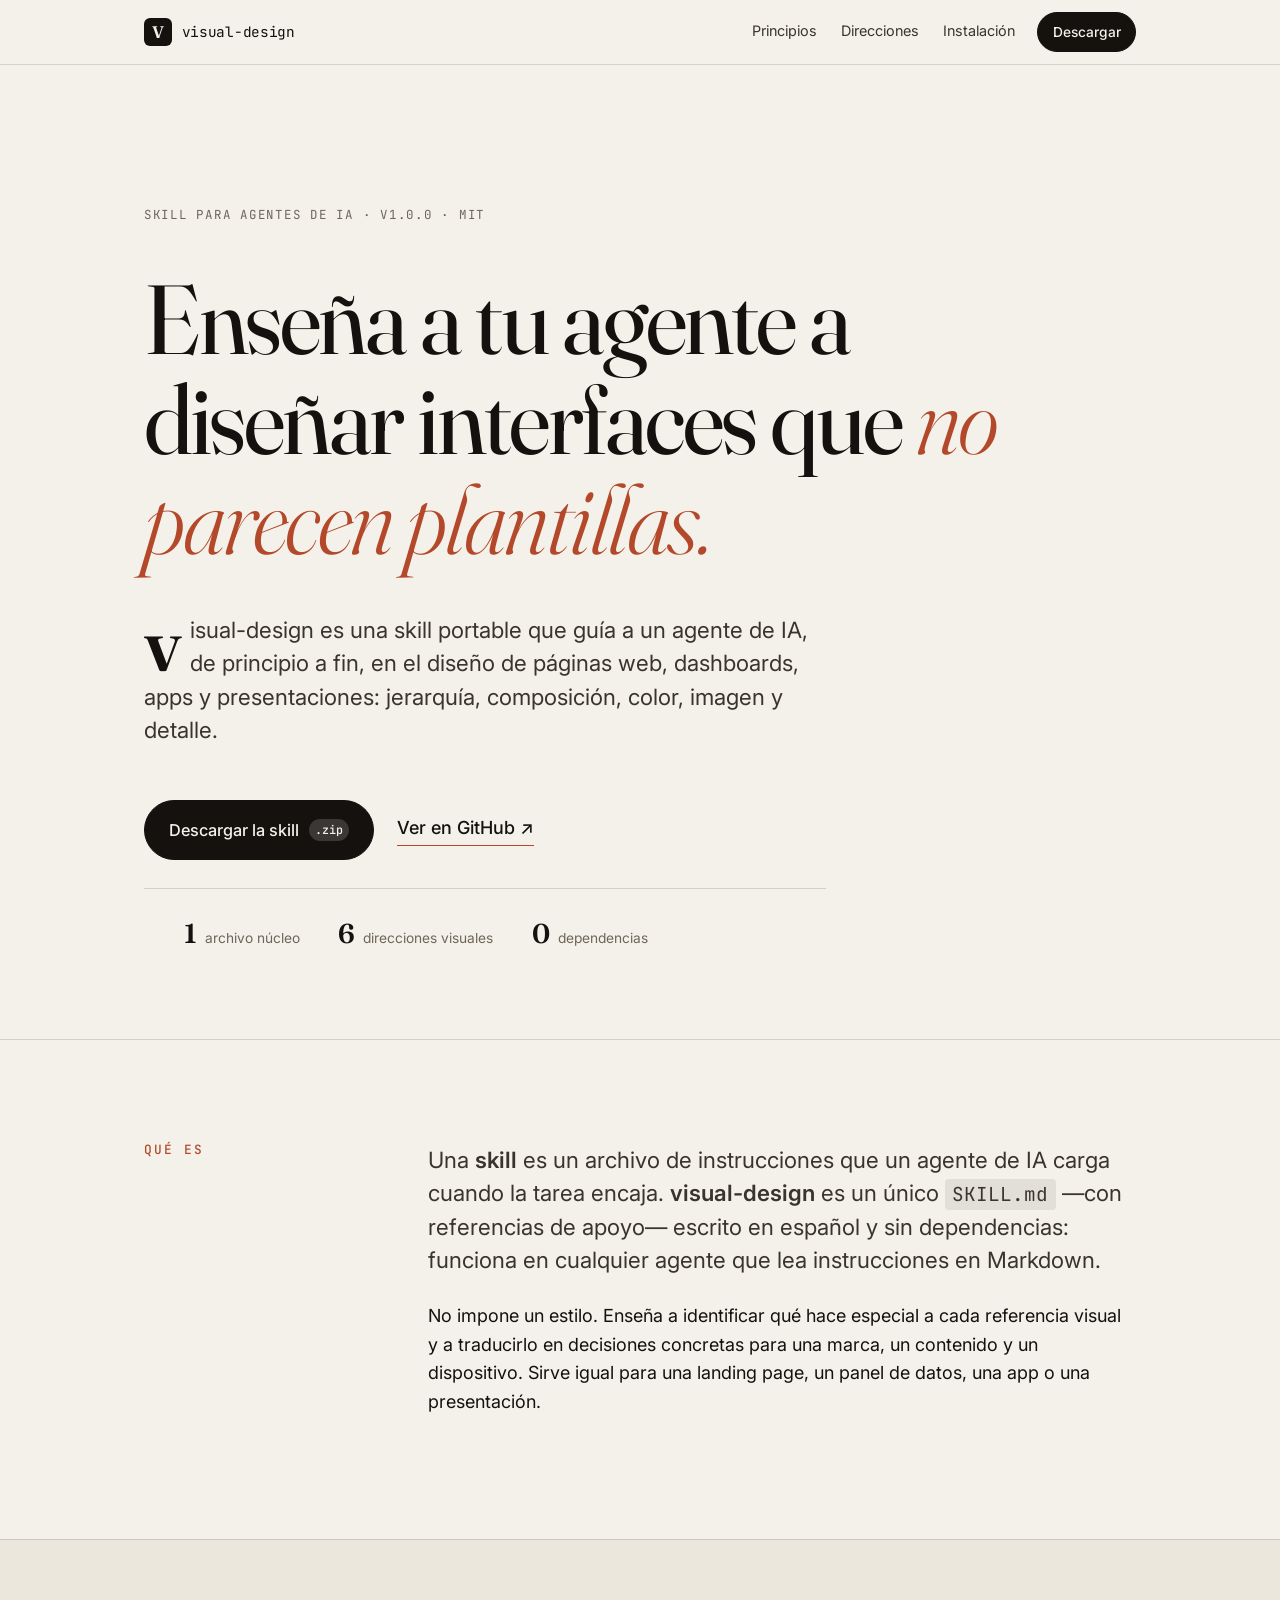
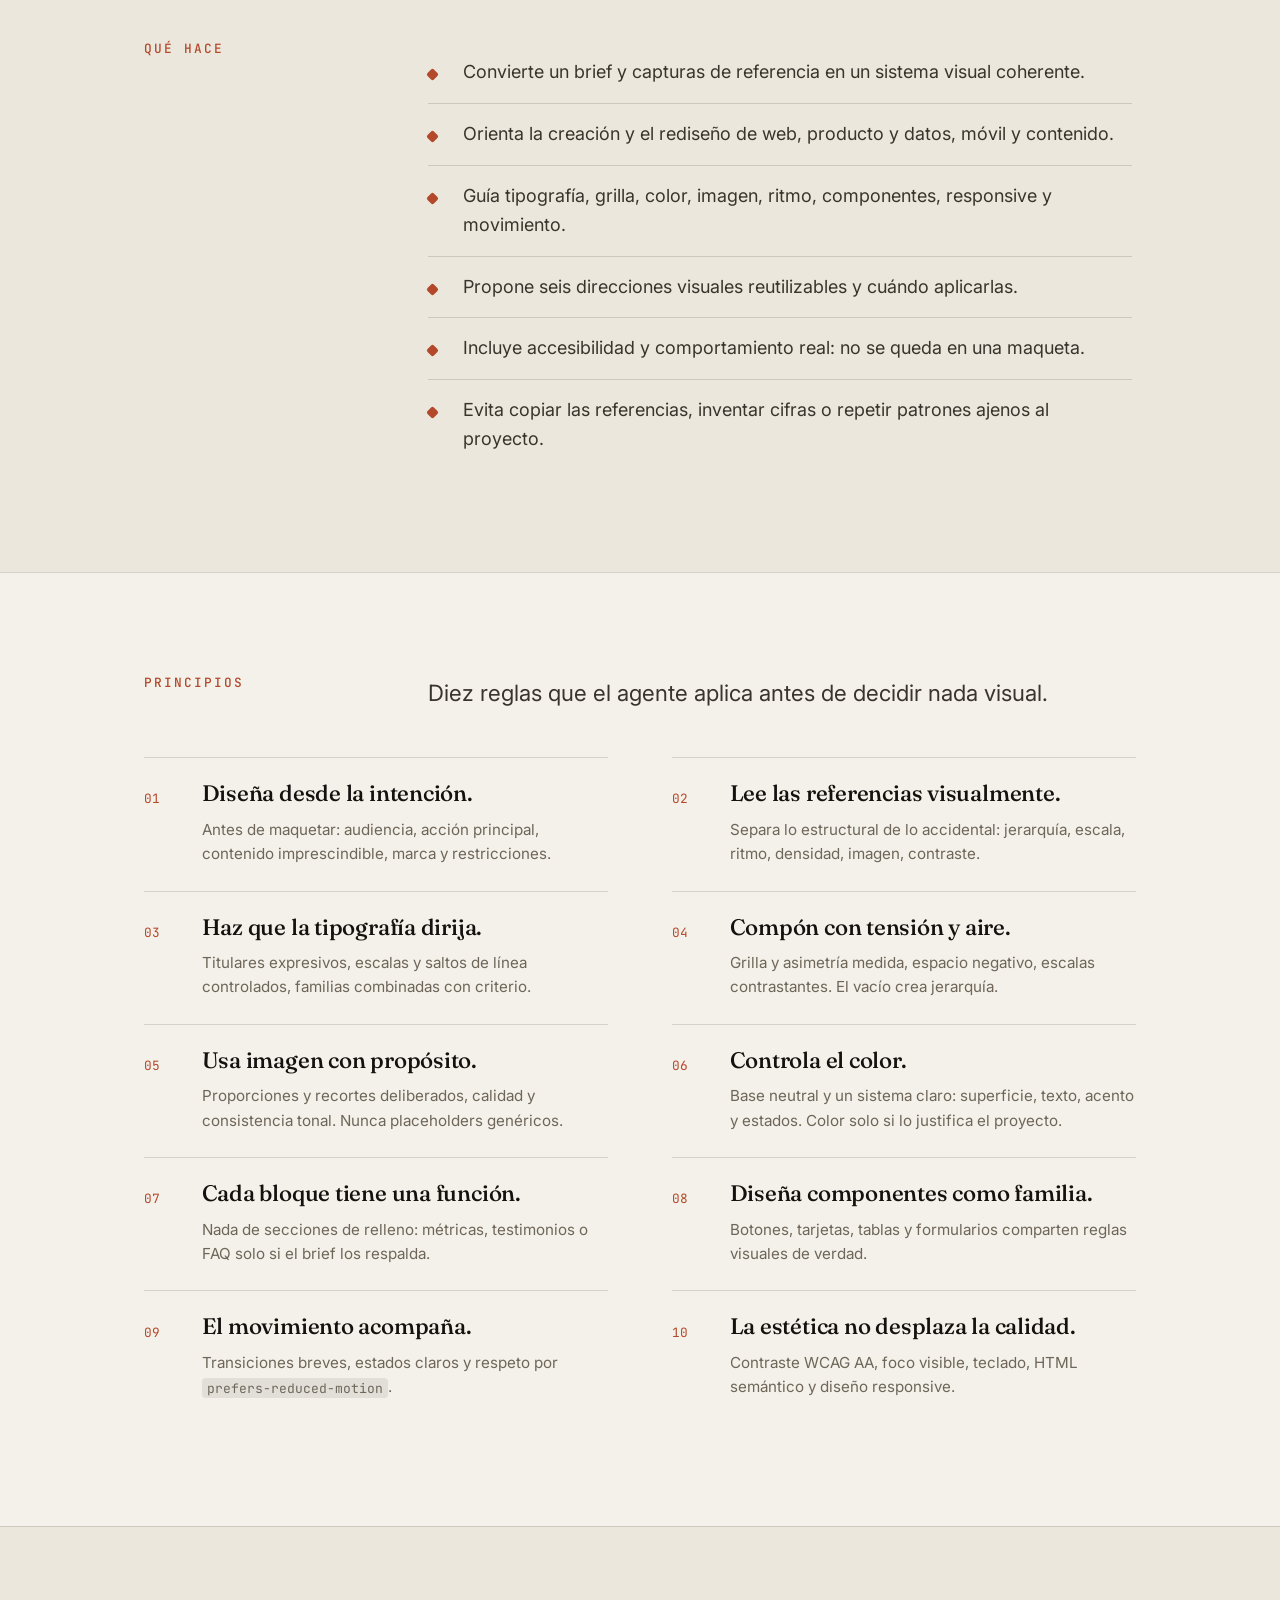
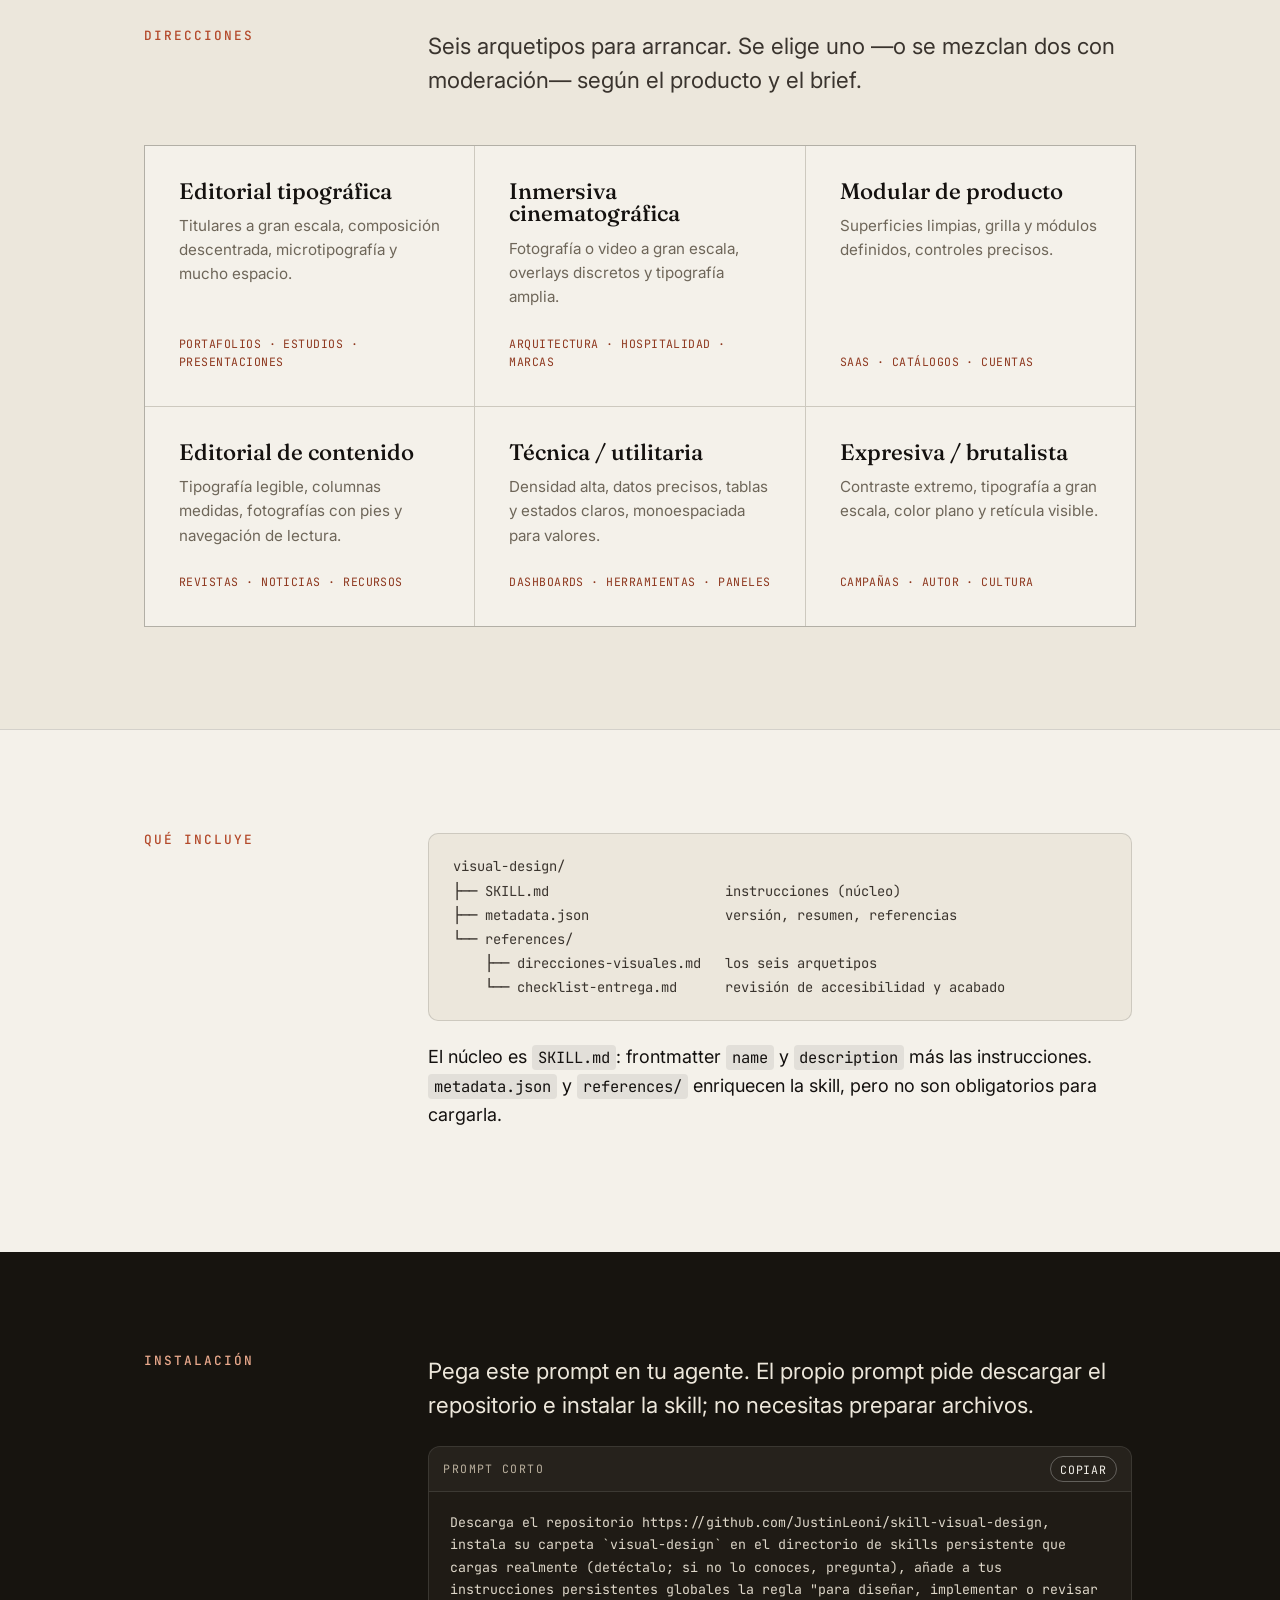
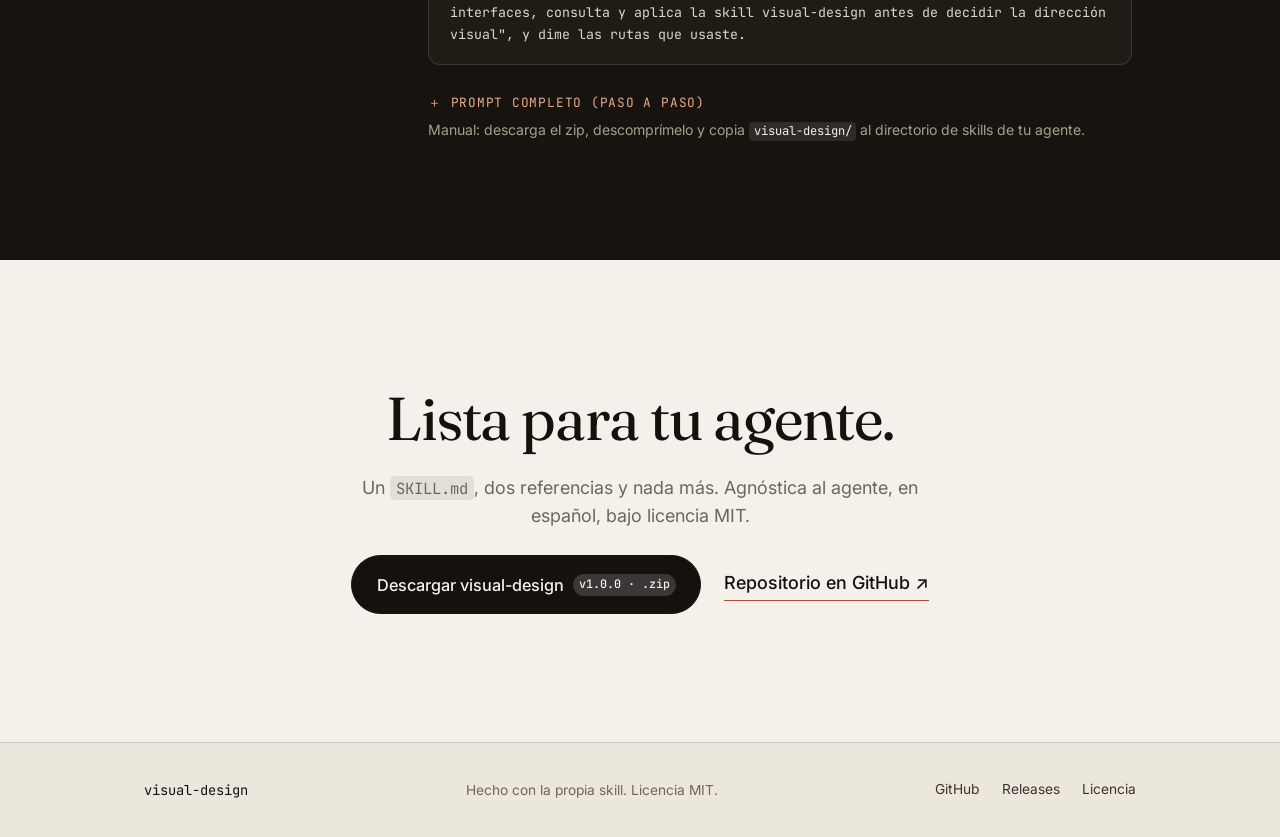
==== docs/index.html @ 164f6fe1 "Añadir landing web de la skill (docs/) y publicar en GitHub Pages" ====
<!DOCTYPE html>
<html lang="es">
<head>
<meta charset="UTF-8">
<meta name="viewport" content="width=device-width, initial-scale=1">
<title>visual-design — Skill de diseño para agentes de IA</title>
<meta name="description" content="visual-design es una skill portable que enseña a un agente de IA a diseñar interfaces con dirección: páginas web, dashboards, apps y presentaciones. Agnóstica al agente, en español, MIT.">
<meta name="theme-color" content="#F4F1EA">

<meta property="og:title" content="visual-design — Skill de diseño para agentes de IA">
<meta property="og:description" content="Una skill portable que enseña a un agente a diseñar interfaces con dirección: jerarquía, composición, color, imagen y detalle.">
<meta property="og:type" content="website">
<meta property="og:url" content="https://justinleoni.github.io/skill-visual-design/">

<link rel="icon" href="data:image/svg+xml,%3Csvg xmlns='http://www.w3.org/2000/svg' viewBox='0 0 32 32'%3E%3Crect width='32' height='32' fill='%2314110F'/%3E%3Ctext x='6' y='23' font-family='Georgia,serif' font-size='19' fill='%23F4F1EA'%3EV%3C/text%3E%3C/svg%3E">

<link rel="preconnect" href="https://fonts.googleapis.com">
<link rel="preconnect" href="https://fonts.gstatic.com" crossorigin>
<link href="https://fonts.googleapis.com/css2?family=Fraunces:ital,opsz,wght@0,9..144,300..900;1,9..144,300..900&family=Inter:wght@400;500;600&family=JetBrains+Mono:wght@400;500&display=swap" rel="stylesheet">
<link rel="stylesheet" href="styles.css">
</head>
<body>
<a class="skip" href="#main">Saltar al contenido</a>

<header class="nav" id="top">
  <div class="wrap nav__inner">
    <a class="brand" href="#top">
      <span class="brand__mark" aria-hidden="true">V</span>
      <span class="brand__name">visual&#8209;design</span>
    </a>
    <nav class="nav__links" aria-label="Secciones">
      <a href="#principios">Principios</a>
      <a href="#direcciones">Direcciones</a>
      <a href="#instalacion">Instalación</a>
    </nav>
    <a class="btn btn--sm" href="https://github.com/JustinLeoni/skill-visual-design/releases/latest/download/visual-design-v1.0.0.zip">Descargar</a>
  </div>
</header>

<main id="main">

  <!-- HERO -->
  <section class="hero">
    <div class="wrap hero__grid">
      <p class="eyebrow">Skill para agentes de IA · v1.0.0 · MIT</p>
      <h1 class="hero__title">
        Enseña a tu agente a diseñar interfaces que
        <em>no parecen plantillas.</em>
      </h1>
      <div class="hero__meta">
        <p class="hero__lede">
          <span class="lead-drop">v</span>isual-design es una skill portable que guía a un agente de IA,
          de principio a fin, en el diseño de páginas web, dashboards, apps y
          presentaciones: jerarquía, composición, color, imagen y detalle.
        </p>
        <div class="hero__actions">
          <a class="btn btn--lg" href="https://github.com/JustinLeoni/skill-visual-design/releases/latest/download/visual-design-v1.0.0.zip">
            Descargar la skill
            <span class="btn__tag">.zip</span>
          </a>
          <a class="link-arrow" href="https://github.com/JustinLeoni/skill-visual-design">Ver en GitHub <span aria-hidden="true">↗</span></a>
        </div>
        <ul class="facts">
          <li><b>1</b> archivo núcleo</li>
          <li><b>6</b> direcciones visuales</li>
          <li><b>0</b> dependencias</li>
        </ul>
      </div>
    </div>
  </section>

  <!-- QUÉ ES -->
  <section class="band" id="que-es">
    <div class="wrap band__grid">
      <h2 class="kicker">Qué es</h2>
      <div class="prose">
        <p class="lede">
          Una <strong>skill</strong> es un archivo de instrucciones que un agente de IA carga
          cuando la tarea encaja. <strong>visual-design</strong> es un único
          <code>SKILL.md</code> —con referencias de apoyo— escrito en español y sin
          dependencias: funciona en cualquier agente que lea instrucciones en Markdown.
        </p>
        <p>
          No impone un estilo. Enseña a identificar qué hace especial a cada referencia
          visual y a traducirlo en decisiones concretas para una marca, un contenido y un
          dispositivo. Sirve igual para una landing page, un panel de datos, una app o una
          presentación.
        </p>
      </div>
    </div>
  </section>

  <!-- QUÉ HACE -->
  <section class="band band--tint" id="que-hace">
    <div class="wrap band__grid">
      <h2 class="kicker">Qué hace</h2>
      <ul class="dolist">
        <li>Convierte un brief y capturas de referencia en un sistema visual coherente.</li>
        <li>Orienta la creación y el rediseño de web, producto y datos, móvil y contenido.</li>
        <li>Guía tipografía, grilla, color, imagen, ritmo, componentes, responsive y movimiento.</li>
        <li>Propone seis direcciones visuales reutilizables y cuándo aplicarlas.</li>
        <li>Incluye accesibilidad y comportamiento real: no se queda en una maqueta.</li>
        <li>Evita copiar las referencias, inventar cifras o repetir patrones ajenos al proyecto.</li>
      </ul>
    </div>
  </section>

  <!-- PRINCIPIOS -->
  <section class="band" id="principios">
    <div class="wrap">
      <div class="band__grid">
        <h2 class="kicker">Principios</h2>
        <p class="lede lede--tight">Diez reglas que el agente aplica antes de decidir nada visual.</p>
      </div>
      <ol class="numbers">
        <li><h3>Diseña desde la intención.</h3><p>Antes de maquetar: audiencia, acción principal, contenido imprescindible, marca y restricciones.</p></li>
        <li><h3>Lee las referencias visualmente.</h3><p>Separa lo estructural de lo accidental: jerarquía, escala, ritmo, densidad, imagen, contraste.</p></li>
        <li><h3>Haz que la tipografía dirija.</h3><p>Titulares expresivos, escalas y saltos de línea controlados, familias combinadas con criterio.</p></li>
        <li><h3>Compón con tensión y aire.</h3><p>Grilla y asimetría medida, espacio negativo, escalas contrastantes. El vacío crea jerarquía.</p></li>
        <li><h3>Usa imagen con propósito.</h3><p>Proporciones y recortes deliberados, calidad y consistencia tonal. Nunca placeholders genéricos.</p></li>
        <li><h3>Controla el color.</h3><p>Base neutral y un sistema claro: superficie, texto, acento y estados. Color solo si lo justifica el proyecto.</p></li>
        <li><h3>Cada bloque tiene una función.</h3><p>Nada de secciones de relleno: métricas, testimonios o FAQ solo si el brief los respalda.</p></li>
        <li><h3>Diseña componentes como familia.</h3><p>Botones, tarjetas, tablas y formularios comparten reglas visuales de verdad.</p></li>
        <li><h3>El movimiento acompaña.</h3><p>Transiciones breves, estados claros y respeto por <code>prefers-reduced-motion</code>.</p></li>
        <li><h3>La estética no desplaza la calidad.</h3><p>Contraste WCAG AA, foco visible, teclado, HTML semántico y diseño responsive.</p></li>
      </ol>
    </div>
  </section>

  <!-- DIRECCIONES -->
  <section class="band band--tint" id="direcciones">
    <div class="wrap">
      <div class="band__grid">
        <h2 class="kicker">Direcciones</h2>
        <p class="lede lede--tight">Seis arquetipos para arrancar. Se elige uno —o se mezclan dos con moderación— según el producto y el brief.</p>
      </div>
      <div class="dirs">
        <article class="dir"><h3>Editorial tipográfica</h3><p>Titulares a gran escala, composición descentrada, microtipografía y mucho espacio.</p><span class="dir__fit">Portafolios · estudios · presentaciones</span></article>
        <article class="dir"><h3>Inmersiva cinematográfica</h3><p>Fotografía o video a gran escala, overlays discretos y tipografía amplia.</p><span class="dir__fit">Arquitectura · hospitalidad · marcas</span></article>
        <article class="dir"><h3>Modular de producto</h3><p>Superficies limpias, grilla y módulos definidos, controles precisos.</p><span class="dir__fit">SaaS · catálogos · cuentas</span></article>
        <article class="dir"><h3>Editorial de contenido</h3><p>Tipografía legible, columnas medidas, fotografías con pies y navegación de lectura.</p><span class="dir__fit">Revistas · noticias · recursos</span></article>
        <article class="dir"><h3>Técnica / utilitaria</h3><p>Densidad alta, datos precisos, tablas y estados claros, monoespaciada para valores.</p><span class="dir__fit">Dashboards · herramientas · paneles</span></article>
        <article class="dir"><h3>Expresiva / brutalista</h3><p>Contraste extremo, tipografía a gran escala, color plano y retícula visible.</p><span class="dir__fit">Campañas · autor · cultura</span></article>
      </div>
    </div>
  </section>

  <!-- QUÉ INCLUYE -->
  <section class="band" id="incluye">
    <div class="wrap band__grid">
      <h2 class="kicker">Qué incluye</h2>
      <div class="prose">
        <pre class="tree" aria-label="Estructura de archivos">visual-design/
├── SKILL.md                      instrucciones (núcleo)
├── metadata.json                 versión, resumen, referencias
└── references/
    ├── direcciones-visuales.md   los seis arquetipos
    └── checklist-entrega.md      revisión de accesibilidad y acabado</pre>
        <p>
          El núcleo es <code>SKILL.md</code>: frontmatter <code>name</code> y
          <code>description</code> más las instrucciones. <code>metadata.json</code> y
          <code>references/</code> enriquecen la skill, pero no son obligatorios para
          cargarla.
        </p>
      </div>
    </div>
  </section>

  <!-- INSTALACIÓN -->
  <section class="band band--dark" id="instalacion">
    <div class="wrap band__grid">
      <h2 class="kicker kicker--light">Instalación</h2>
      <div class="prose prose--light">
        <p class="lede">
          Pega este prompt en tu agente. El propio prompt pide descargar el repositorio
          e instalar la skill; no necesitas preparar archivos.
        </p>

        <div class="code">
          <div class="code__bar">
            <span class="code__label">prompt corto</span>
            <button class="copy" type="button" data-copy="#p-short">Copiar</button>
          </div>
          <pre id="p-short">Descarga el repositorio https://github.com/JustinLeoni/skill-visual-design, instala su carpeta `visual-design` en el directorio de skills persistente que cargas realmente (detéctalo; si no lo conoces, pregunta), añade a tus instrucciones persistentes globales la regla "para diseñar, implementar o revisar interfaces, consulta y aplica la skill visual-design antes de decidir la dirección visual", y dime las rutas que usaste.</pre>
        </div>

        <details class="more">
          <summary>Prompt completo (paso a paso)</summary>
          <div class="code">
            <div class="code__bar">
              <span class="code__label">prompt detallado</span>
              <button class="copy" type="button" data-copy="#p-long">Copiar</button>
            </div>
            <pre id="p-long">Instala y configura en este entorno la skill `visual-design`, que vive en este repositorio público de GitHub:
https://github.com/JustinLeoni/skill-visual-design

1. Accede al repositorio y descárgalo por tu cuenta: usa `git clone` a un directorio temporal. Si no tienes git o acceso a la red, descarga el zip del release más reciente y descomprímelo. Si tampoco puedes acceder a la red, pide al usuario el enlace o los archivos.
2. Dentro de lo descargado, localiza la carpeta `visual-design/` (SKILL.md, metadata.json, references/). Léela entera.
3. Copia esa carpeta completa al directorio persistente de skills que este agente carga realmente. Detecta la ruta correcta en lugar de asumirla. Si no puedes determinarla con certeza, pregunta antes de escribir.
4. Verifica que la copia contiene SKILL.md y la carpeta references/.
5. Añade a tus instrucciones persistentes globales la regla: "Para diseñar, implementar o revisar interfaces, consulta y aplica la skill visual-design antes de decidir la dirección visual."
6. No reemplaces instrucciones existentes; añade la regla sin borrar contenido.
7. Elimina el clon o la descarga temporal al terminar.
8. Indica qué rutas usaste y cómo se activará la skill en futuras sesiones.</pre>
          </div>
        </details>

        <p class="fineprint">
          Manual: descarga el zip, descomprímelo y copia <code>visual-design/</code> al
          directorio de skills de tu agente.
        </p>
      </div>
    </div>
  </section>

  <!-- DESCARGA -->
  <section class="cta" id="descarga">
    <div class="wrap cta__inner">
      <h2 class="cta__title">Lista para tu agente.</h2>
      <p class="cta__sub">Un <code>SKILL.md</code>, dos referencias y nada más. Agnóstica al agente, en español, bajo licencia MIT.</p>
      <div class="hero__actions hero__actions--center">
        <a class="btn btn--lg" href="https://github.com/JustinLeoni/skill-visual-design/releases/latest/download/visual-design-v1.0.0.zip">
          Descargar visual-design
          <span class="btn__tag">v1.0.0 · .zip</span>
        </a>
        <a class="link-arrow" href="https://github.com/JustinLeoni/skill-visual-design">Repositorio en GitHub <span aria-hidden="true">↗</span></a>
      </div>
    </div>
  </section>

</main>

<footer class="foot">
  <div class="wrap foot__inner">
    <span class="foot__brand">visual&#8209;design</span>
    <span class="foot__note">Hecho con la propia skill. Licencia MIT.</span>
    <span class="foot__links">
      <a href="https://github.com/JustinLeoni/skill-visual-design">GitHub</a>
      <a href="https://github.com/JustinLeoni/skill-visual-design/releases">Releases</a>
      <a href="https://github.com/JustinLeoni/skill-visual-design/blob/main/LICENSE">Licencia</a>
    </span>
  </div>
</footer>

<script src="app.js" defer></script>
</body>
</html>
---- docs/styles.css ----
/* ============================================================
   visual-design — landing
   Dirección: editorial tipográfica (+ toque técnico)
   Base neutra cálida · un solo acento · mucho aire
   ============================================================ */

:root{
  --paper:      #F4F1EA;
  --paper-2:    #ECE7DC;
  --paper-3:    #E3DCCD;
  --ink:        #14110F;
  --ink-soft:   #3A342E;
  --muted:      #6E6659;
  --line:       rgba(20,17,15,.14);
  --line-2:     rgba(20,17,15,.08);
  --accent:     #B3492A;
  --accent-dk:  #8E381F;
  --dark:       #17140F;
  --dark-2:     #1F1B15;
  --cream:      #F4F1EA;

  --font-display: "Fraunces", "Iowan Old Style", Georgia, serif;
  --font-sans:    "Inter", -apple-system, BlinkMacSystemFont, "Segoe UI", system-ui, sans-serif;
  --font-mono:    "JetBrains Mono", ui-monospace, "SF Mono", Menlo, monospace;

  --maxw: 1120px;
  --gut: clamp(20px, 5vw, 64px);

  --step-0: clamp(1rem, .95rem + .3vw, 1.125rem);
  --step-1: clamp(1.15rem, 1.05rem + .5vw, 1.4rem);
  --step-2: clamp(1.5rem, 1.3rem + 1vw, 2.1rem);
  --step-3: clamp(2.2rem, 1.7rem + 2.6vw, 4rem);
  --step-h: clamp(2.7rem, 1.8rem + 5.4vw, 7rem);
}

*,*::before,*::after{ box-sizing:border-box; }

html{ scroll-behavior:smooth; -webkit-text-size-adjust:100%; }

body{
  margin:0;
  background:var(--paper);
  color:var(--ink);
  font-family:var(--font-sans);
  font-size:var(--step-0);
  line-height:1.6;
  -webkit-font-smoothing:antialiased;
  text-rendering:optimizeLegibility;
}

h1,h2,h3{ font-family:var(--font-display); font-weight:500; line-height:1.02; margin:0; }
p{ margin:0 0 1.1em; }
a{ color:inherit; }

code{
  font-family:var(--font-mono);
  font-size:.86em;
  background:var(--line-2);
  padding:.12em .38em;
  border-radius:4px;
}

.wrap{ width:100%; max-width:var(--maxw); margin-inline:auto; padding-inline:var(--gut); }

.skip{
  position:absolute; left:-999px; top:0;
  background:var(--ink); color:var(--cream);
  padding:.6em 1em; z-index:100;
}
.skip:focus{ left:12px; top:12px; }

:focus-visible{ outline:2.5px solid var(--accent); outline-offset:3px; border-radius:2px; }

/* ---------- nav ---------- */
.nav{
  position:sticky; top:0; z-index:50;
  background:color-mix(in srgb, var(--paper) 86%, transparent);
  backdrop-filter:saturate(1.4) blur(10px);
  border-bottom:1px solid var(--line);
}
.nav__inner{ display:flex; align-items:center; gap:1.4rem; height:64px; }
.brand{ display:flex; align-items:center; gap:.6rem; text-decoration:none; margin-right:auto; }
.brand__mark{
  display:grid; place-items:center;
  width:28px; height:28px; border-radius:6px;
  background:var(--ink); color:var(--cream);
  font-family:var(--font-display); font-size:1.05rem; font-weight:600;
}
.brand__name{ font-family:var(--font-mono); font-size:.9rem; letter-spacing:-.02em; }
.nav__links{ display:flex; gap:1.5rem; }
.nav__links a{
  font-size:.9rem; text-decoration:none; color:var(--ink-soft);
  border-bottom:1px solid transparent; padding-bottom:2px;
  transition:border-color .2s ease, color .2s ease;
}
.nav__links a:hover{ color:var(--ink); border-color:var(--accent); }
@media (max-width:640px){ .nav__links{ display:none; } }

/* ---------- buttons ---------- */
.btn{
  display:inline-flex; align-items:center; gap:.6rem;
  background:var(--ink); color:var(--cream);
  text-decoration:none; font-weight:500;
  padding:.78em 1.3em; border-radius:999px;
  border:1px solid var(--ink);
  transition:background .2s ease, transform .2s ease, border-color .2s ease;
  white-space:nowrap;
}
.btn:hover{ background:var(--accent); border-color:var(--accent); transform:translateY(-1px); }
.btn:active{ transform:translateY(0); }
.btn--sm{ font-size:.86rem; padding:.55em 1.05em; }
.btn--lg{ font-size:1.02rem; padding:.95em 1.5em; }
.btn__tag{
  font-family:var(--font-mono); font-size:.72em;
  background:rgba(255,255,255,.16); padding:.15em .5em; border-radius:999px;
}
.link-arrow{
  text-decoration:none; font-weight:500; color:var(--ink);
  border-bottom:1.5px solid var(--accent); padding-bottom:2px;
  transition:color .2s ease;
}
.link-arrow:hover{ color:var(--accent-dk); }

/* ---------- hero ---------- */
.hero{ padding:clamp(64px,11vw,140px) 0 clamp(48px,7vw,84px); }
.hero__grid{ display:grid; gap:clamp(28px,4vw,44px); }
.eyebrow{
  font-family:var(--font-mono); font-size:.78rem; letter-spacing:.14em;
  text-transform:uppercase; color:var(--muted); margin:0;
}
.hero__title{ font-size:var(--step-h); font-weight:400; letter-spacing:-.025em; max-width:15ch; }
.hero__title em{ font-style:italic; font-weight:300; color:var(--accent); }
.hero__meta{ display:grid; gap:1.8rem; max-width:62ch; }
.hero__lede{
  font-size:var(--step-1); line-height:1.5; color:var(--ink-soft); max-width:56ch;
}
.lead-drop{
  float:left; font-family:var(--font-display); font-weight:600;
  font-size:3.4em; line-height:.72; padding:.06em .12em 0 0; color:var(--ink);
}
.hero__actions{ display:flex; flex-wrap:wrap; gap:1.4rem; align-items:center; }
.hero__actions--center{ justify-content:center; }
.facts{
  list-style:none; display:flex; flex-wrap:wrap; gap:2.4rem;
  margin:0; padding-top:1.4rem; border-top:1px solid var(--line);
}
.facts li{ font-size:.86rem; color:var(--muted); display:flex; align-items:baseline; gap:.5rem; }
.facts b{ font-family:var(--font-display); font-size:1.7rem; color:var(--ink); font-weight:600; }

/* ---------- bands ---------- */
.band{ padding:clamp(56px,8vw,108px) 0; border-top:1px solid var(--line); }
.band--tint{ background:var(--paper-2); }
.band__grid{
  display:grid; grid-template-columns:minmax(0,220px) minmax(0,1fr);
  gap:clamp(24px,5vw,72px); align-items:start;
}
@media (max-width:760px){ .band__grid{ grid-template-columns:1fr; gap:1.4rem; } }

.kicker{
  font-family:var(--font-mono); font-size:.8rem; font-weight:500;
  letter-spacing:.16em; text-transform:uppercase; color:var(--accent);
  position:sticky; top:88px;
}
@media (max-width:760px){ .kicker{ position:static; } }
.kicker--light{ color:#E9A98C; }

.lede{ font-size:var(--step-1); line-height:1.5; color:var(--ink-soft); }
.lede--tight{ margin:0; }
.prose{ max-width:64ch; }
.prose strong{ font-weight:600; }
.prose--light{ color:#D8D1C4; }
.prose--light code{ background:rgba(255,255,255,.1); color:var(--cream); }

/* ---------- do list ---------- */
.dolist{ list-style:none; margin:0; padding:0; max-width:64ch; }
.dolist li{
  padding:1rem 0 1rem 2.2rem; border-bottom:1px solid var(--line);
  position:relative; color:var(--ink-soft);
}
.dolist li::before{
  content:""; position:absolute; left:0; top:1.55em;
  width:9px; height:9px; background:var(--accent); border-radius:2px;
  transform:rotate(45deg);
}
.dolist li:last-child{ border-bottom:0; }

/* ---------- principles ---------- */
.numbers{
  list-style:none; counter-reset:n; margin:clamp(28px,4vw,48px) 0 0; padding:0;
  display:grid; grid-template-columns:1fr 1fr; gap:0 clamp(28px,5vw,64px);
}
.numbers li{
  counter-increment:n; padding:1.5rem 0; border-top:1px solid var(--line);
  display:grid; grid-template-columns:2.6rem 1fr; gap:0 1rem;
}
.numbers li::before{
  content:counter(n,decimal-leading-zero);
  font-family:var(--font-mono); font-size:.8rem; color:var(--accent);
  padding-top:.45rem;
}
.numbers h3{ font-size:var(--step-1); font-weight:500; letter-spacing:-.01em; grid-column:2; }
.numbers p{ margin:.5rem 0 0; font-size:.95rem; color:var(--muted); grid-column:2; }
@media (max-width:760px){ .numbers{ grid-template-columns:1fr; } }

/* ---------- directions ---------- */
.dirs{
  display:grid; grid-template-columns:repeat(3,1fr);
  gap:1px; background:var(--line); border:1px solid var(--line);
  margin-top:clamp(28px,4vw,48px);
}
.dir{
  background:var(--paper); padding:clamp(22px,3vw,34px);
  display:flex; flex-direction:column; gap:.7rem;
  transition:background .25s ease;
}
.dir:hover{ background:var(--paper-3); }
.dir h3{ font-size:var(--step-1); font-weight:500; }
.dir p{ margin:0; font-size:.95rem; color:var(--muted); }
.dir__fit{
  margin-top:auto; padding-top:.9rem;
  font-family:var(--font-mono); font-size:.72rem; letter-spacing:.04em;
  color:var(--accent-dk); text-transform:uppercase;
}
@media (max-width:900px){ .dirs{ grid-template-columns:1fr 1fr; } }
@media (max-width:620px){ .dirs{ grid-template-columns:1fr; } }

/* ---------- tree ---------- */
.tree{
  font-family:var(--font-mono); font-size:.86rem; line-height:1.75;
  background:var(--paper-2); border:1px solid var(--line); border-radius:10px;
  padding:1.3rem 1.5rem; overflow-x:auto; color:var(--ink-soft); margin:0 0 1.4rem;
}

/* ---------- dark / instalación ---------- */
.band--dark{ background:var(--dark); color:var(--cream); border-top:0; }
.band--dark .lede{ color:#EDE7DB; }
.band--dark code{ background:rgba(255,255,255,.1); color:var(--cream); }

.code{ background:var(--dark-2); border:1px solid rgba(255,255,255,.12); border-radius:12px; overflow:hidden; margin:1.3rem 0; }
.code__bar{
  display:flex; align-items:center; justify-content:space-between;
  padding:.6rem .9rem; border-bottom:1px solid rgba(255,255,255,.1);
  background:rgba(255,255,255,.03);
}
.code__label{ font-family:var(--font-mono); font-size:.72rem; letter-spacing:.12em; text-transform:uppercase; color:#B9AF9D; }
.copy{
  font-family:var(--font-mono); font-size:.72rem; letter-spacing:.06em; text-transform:uppercase;
  background:transparent; color:var(--cream); border:1px solid rgba(255,255,255,.28);
  padding:.35em .8em; border-radius:999px; cursor:pointer;
  transition:background .2s ease, color .2s ease, border-color .2s ease;
}
.copy:hover{ background:var(--accent); border-color:var(--accent); }
.copy.is-done{ background:var(--accent); border-color:var(--accent); }
.code pre{
  margin:0; padding:1.15rem 1.3rem; overflow-x:auto;
  font-family:var(--font-mono); font-size:.83rem; line-height:1.7; color:#DED7C9;
  white-space:pre-wrap; word-break:break-word;
}
.more{ margin-top:1rem; }
.more summary{
  cursor:pointer; font-family:var(--font-mono); font-size:.8rem;
  letter-spacing:.06em; text-transform:uppercase; color:#E9A98C;
  padding:.4rem 0; list-style:none;
}
.more summary::-webkit-details-marker{ display:none; }
.more summary::before{ content:"＋ "; }
.more[open] summary::before{ content:"－ "; }
.fineprint{ font-size:.88rem; color:#A79E8D; }

/* ---------- CTA ---------- */
.cta{ padding:clamp(72px,10vw,132px) 0; text-align:center; }
.cta__inner{ display:grid; gap:1.5rem; justify-items:center; }
.cta__title{ font-size:var(--step-3); font-weight:400; letter-spacing:-.02em; }
.cta__sub{ max-width:52ch; color:var(--muted); margin:0; }

/* ---------- footer ---------- */
.foot{ border-top:1px solid var(--line); padding:2.2rem 0; background:var(--paper-2); }
.foot__inner{ display:flex; flex-wrap:wrap; gap:1rem 2rem; align-items:center; justify-content:space-between; }
.foot__brand{ font-family:var(--font-mono); font-size:.86rem; }
.foot__note{ font-size:.86rem; color:var(--muted); }
.foot__links{ display:flex; gap:1.4rem; }
.foot__links a{ font-size:.86rem; text-decoration:none; color:var(--ink-soft); border-bottom:1px solid transparent; }
.foot__links a:hover{ border-color:var(--accent); color:var(--ink); }

/* ---------- motion ---------- */
.reveal{ opacity:0; transform:translateY(14px); transition:opacity .7s ease, transform .7s ease; }
.reveal.is-in{ opacity:1; transform:none; }

@media (prefers-reduced-motion:reduce){
  html{ scroll-behavior:auto; }
  *{ animation-duration:.001ms !important; transition-duration:.001ms !important; }
  .reveal{ opacity:1; transform:none; }
}
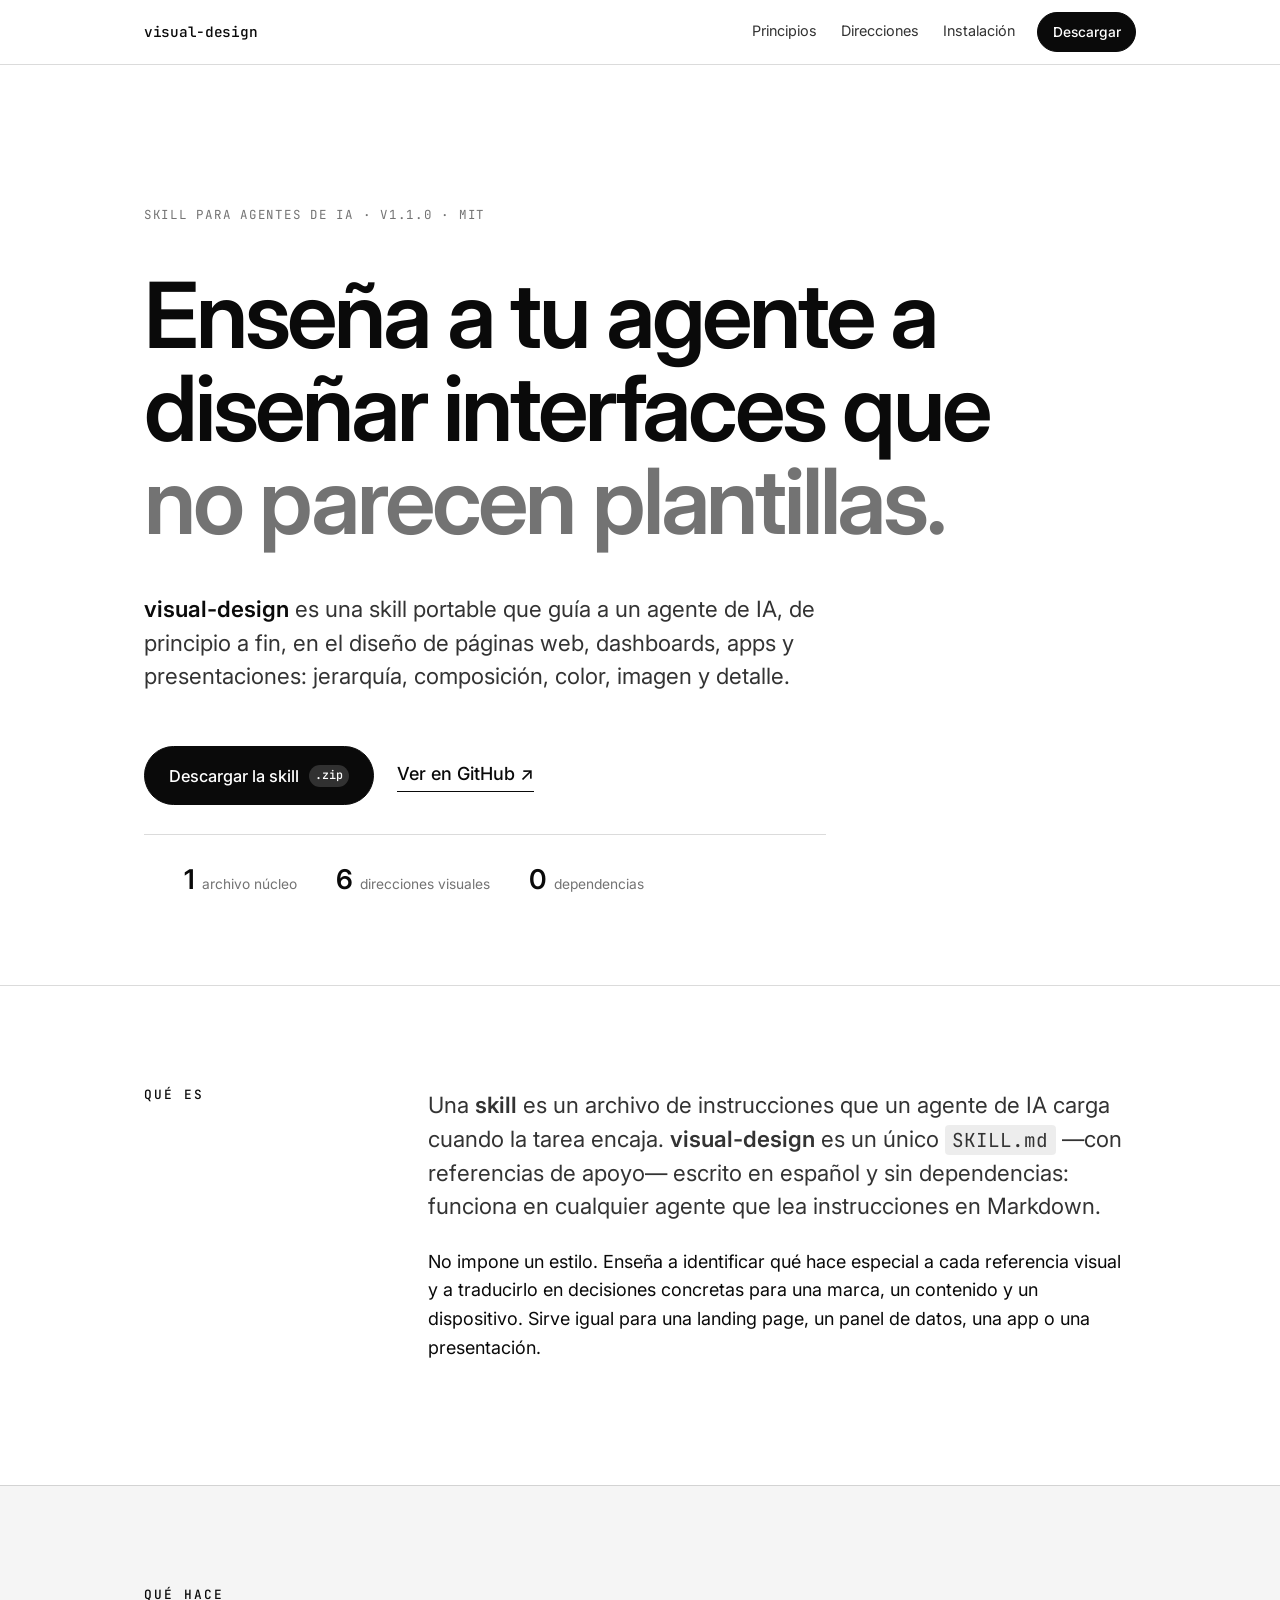
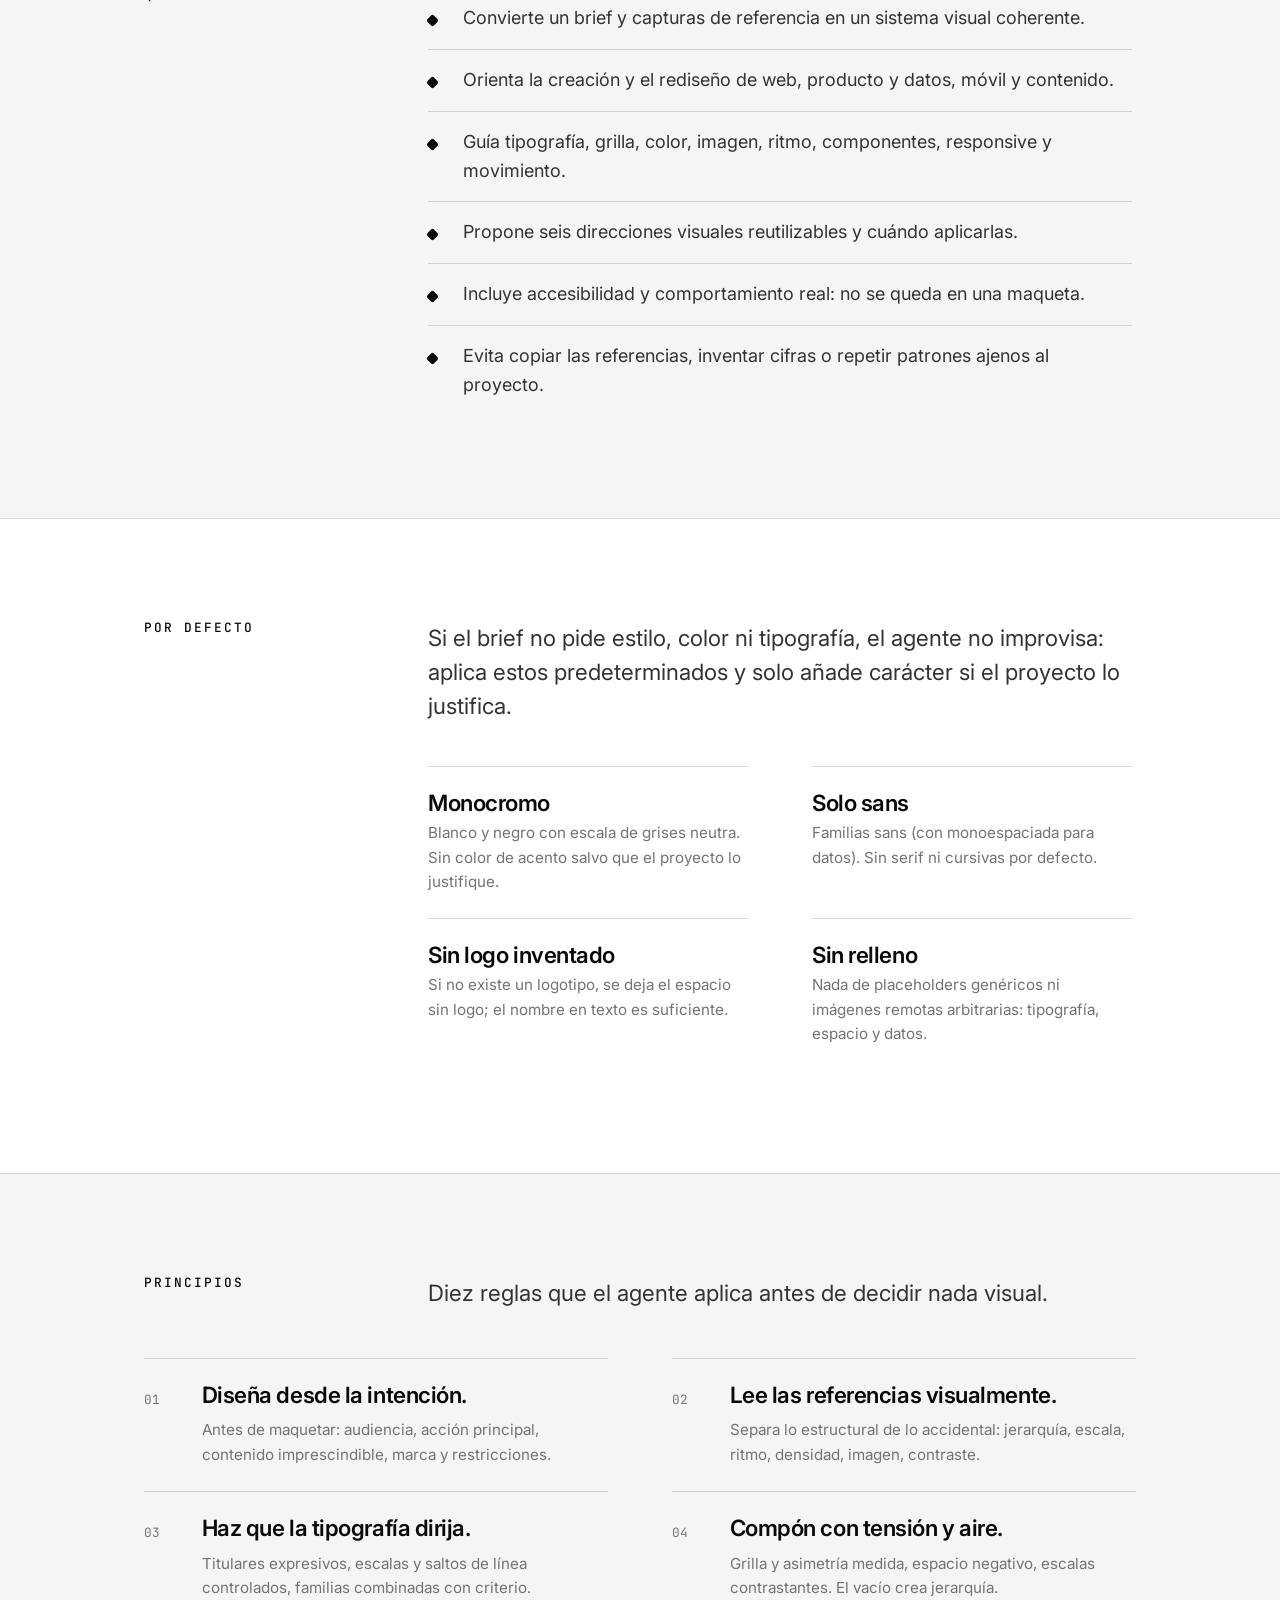
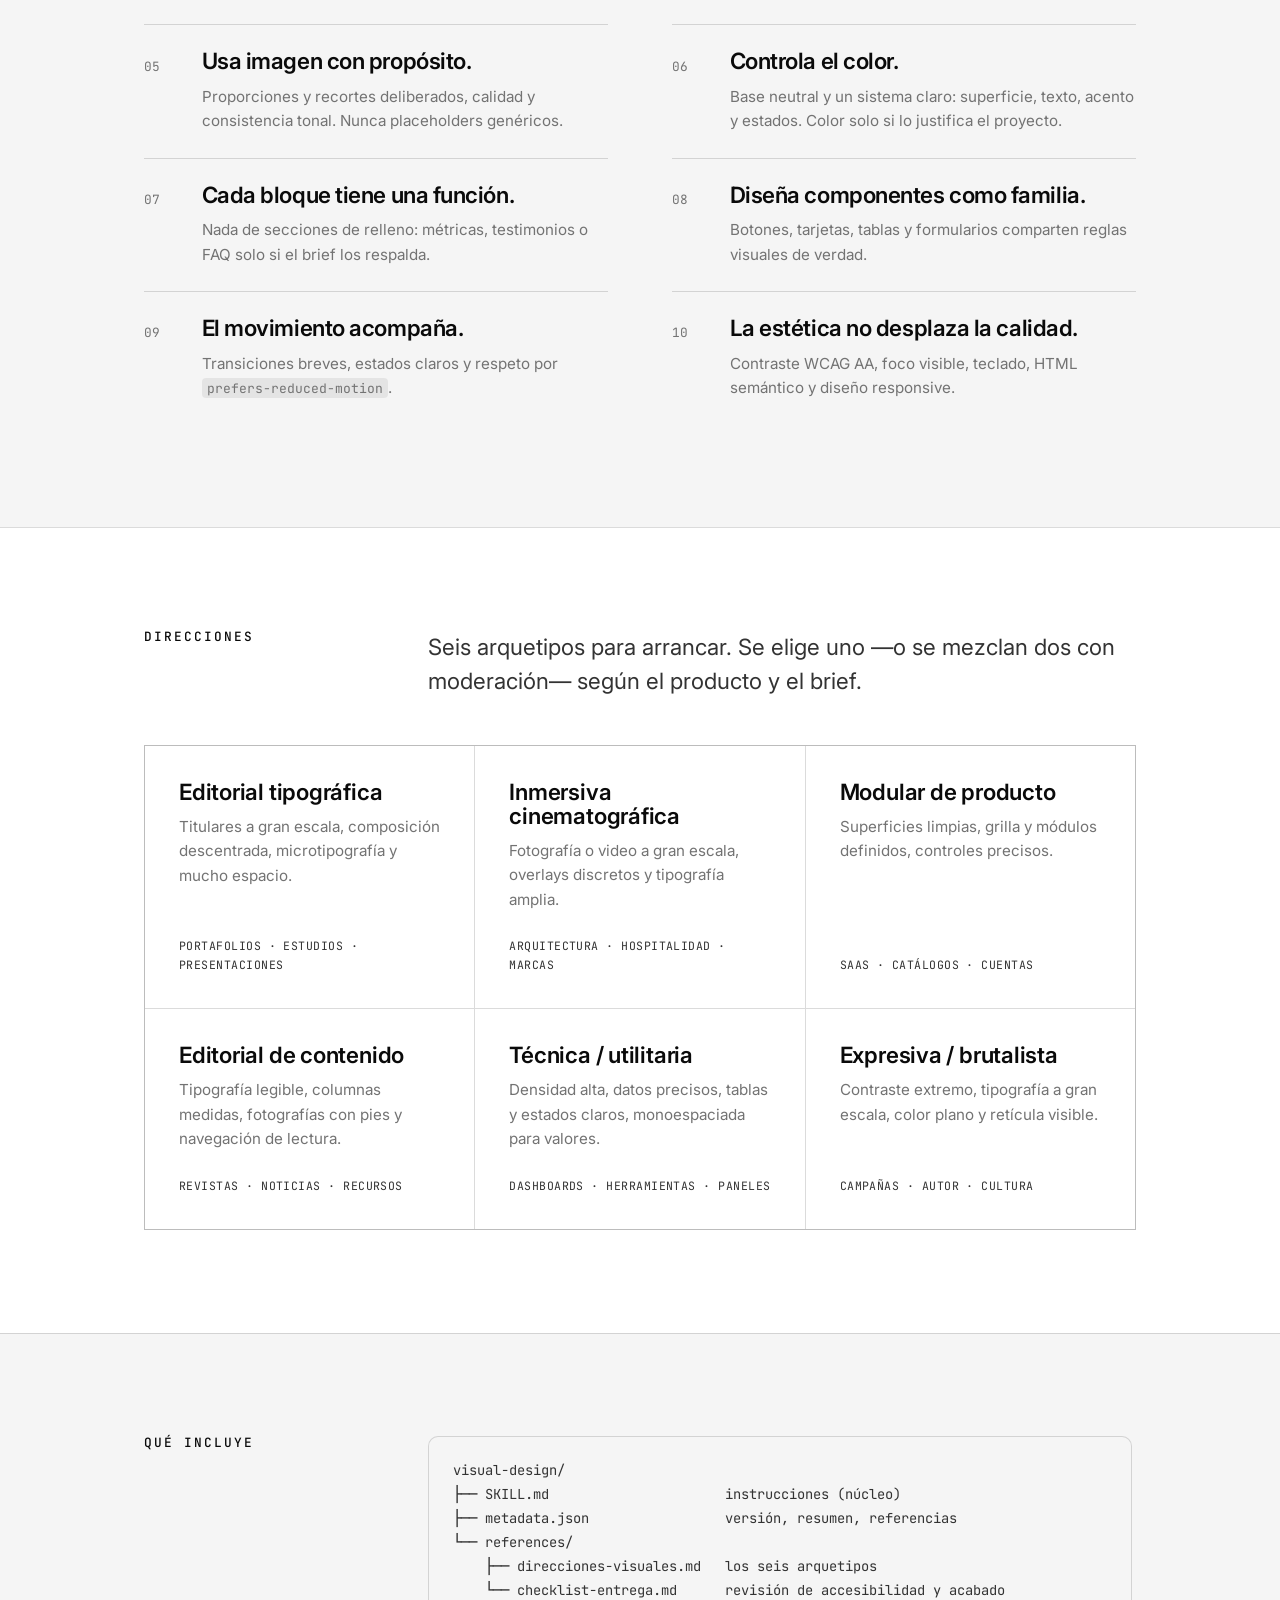
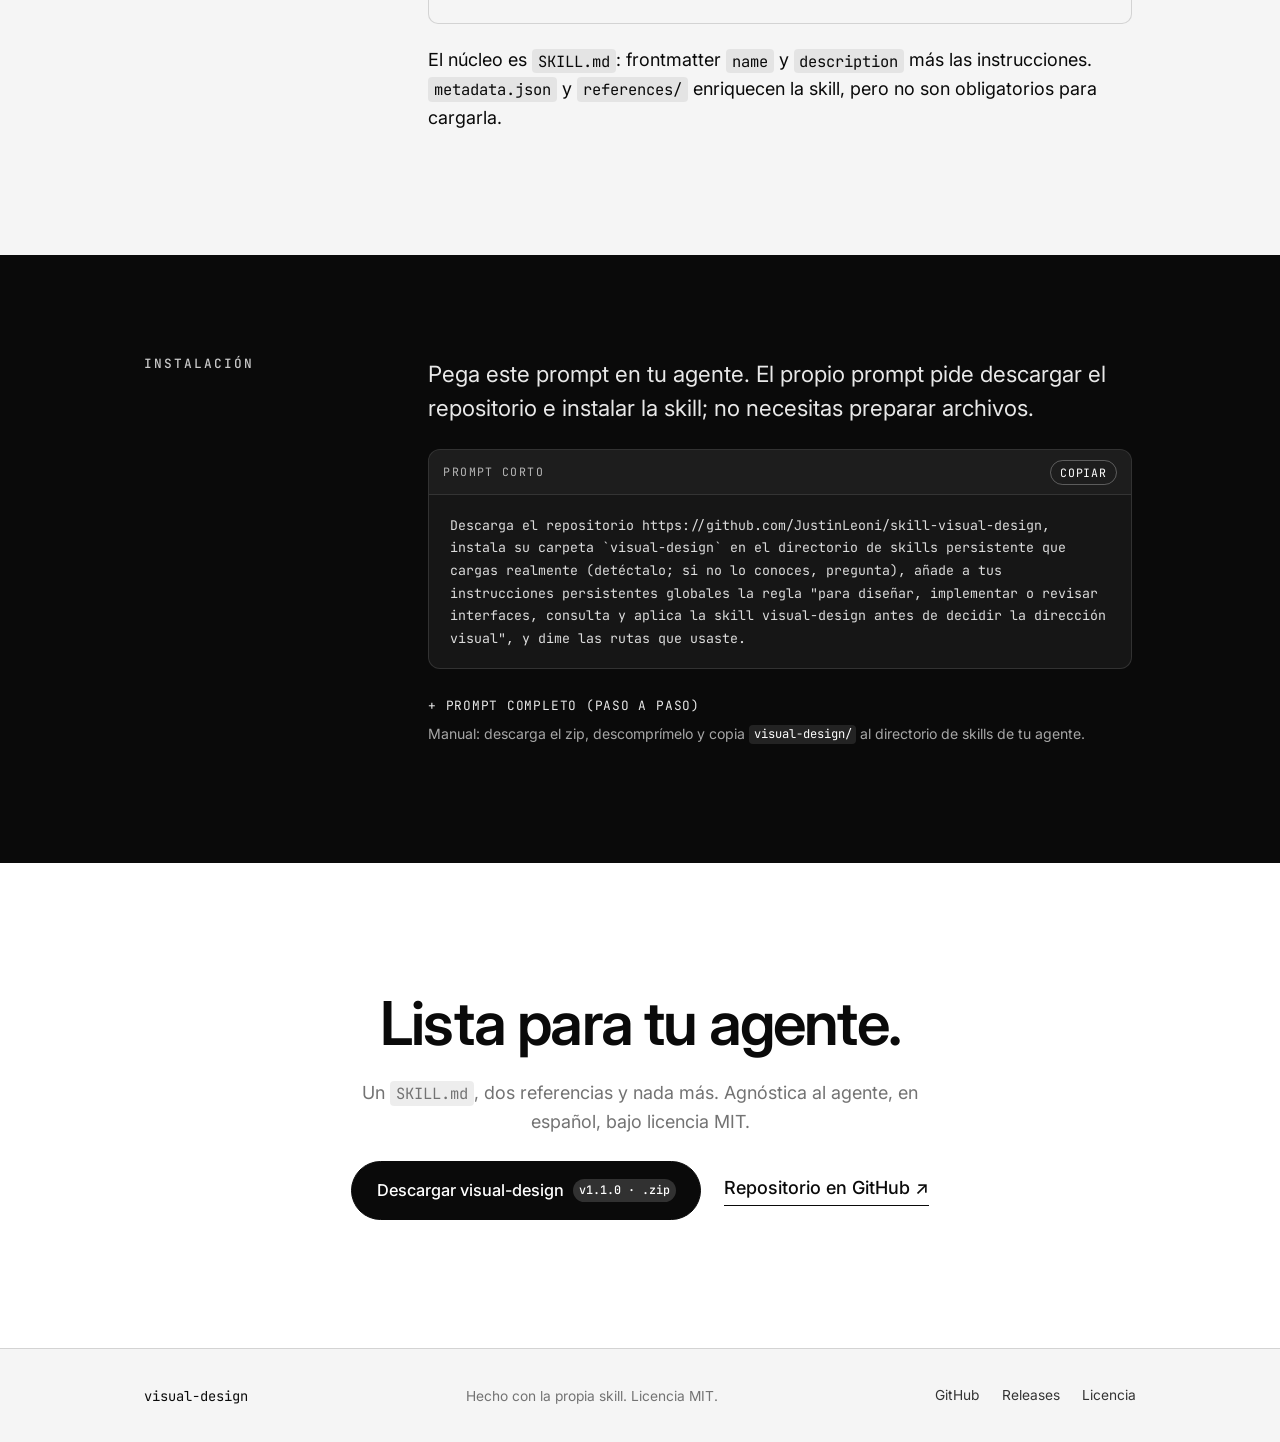
==== commit ef3c5860: "Predeterminados: monocromo, solo sans y sin logo inventado (skill v1.1.0 + web)" ====
--- a/docs/index.html
+++ b/docs/index.html
@@ -12,11 +12,9 @@
 <meta property="og:type" content="website">
 <meta property="og:url" content="https://justinleoni.github.io/skill-visual-design/">
 
-<link rel="icon" href="data:image/svg+xml,%3Csvg xmlns='http://www.w3.org/2000/svg' viewBox='0 0 32 32'%3E%3Crect width='32' height='32' fill='%2314110F'/%3E%3Ctext x='6' y='23' font-family='Georgia,serif' font-size='19' fill='%23F4F1EA'%3EV%3C/text%3E%3C/svg%3E">
-
 <link rel="preconnect" href="https://fonts.googleapis.com">
 <link rel="preconnect" href="https://fonts.gstatic.com" crossorigin>
-<link href="https://fonts.googleapis.com/css2?family=Fraunces:ital,opsz,wght@0,9..144,300..900;1,9..144,300..900&family=Inter:wght@400;500;600&family=JetBrains+Mono:wght@400;500&display=swap" rel="stylesheet">
+<link href="https://fonts.googleapis.com/css2?family=Inter:wght@300;400;500;600;700&family=JetBrains+Mono:wght@400;500&display=swap" rel="stylesheet">
 <link rel="stylesheet" href="styles.css">
 </head>
 <body>
@@ -25,7 +23,6 @@
 <header class="nav" id="top">
   <div class="wrap nav__inner">
     <a class="brand" href="#top">
-      <span class="brand__mark" aria-hidden="true">V</span>
       <span class="brand__name">visual&#8209;design</span>
     </a>
     <nav class="nav__links" aria-label="Secciones">
@@ -33,7 +30,7 @@
       <a href="#direcciones">Direcciones</a>
       <a href="#instalacion">Instalación</a>
     </nav>
-    <a class="btn btn--sm" href="https://github.com/JustinLeoni/skill-visual-design/releases/latest/download/visual-design-v1.0.0.zip">Descargar</a>
+    <a class="btn btn--sm" href="https://github.com/JustinLeoni/skill-visual-design/releases/latest/download/visual-design-v1.1.0.zip">Descargar</a>
   </div>
 </header>
 
@@ -42,19 +39,19 @@
   <!-- HERO -->
   <section class="hero">
     <div class="wrap hero__grid">
-      <p class="eyebrow">Skill para agentes de IA · v1.0.0 · MIT</p>
+      <p class="eyebrow">Skill para agentes de IA · v1.1.0 · MIT</p>
       <h1 class="hero__title">
         Enseña a tu agente a diseñar interfaces que
-        <em>no parecen plantillas.</em>
+        <span class="hero__muted">no parecen plantillas.</span>
       </h1>
       <div class="hero__meta">
         <p class="hero__lede">
-          <span class="lead-drop">v</span>isual-design es una skill portable que guía a un agente de IA,
+          <strong>visual-design</strong> es una skill portable que guía a un agente de IA,
           de principio a fin, en el diseño de páginas web, dashboards, apps y
           presentaciones: jerarquía, composición, color, imagen y detalle.
         </p>
         <div class="hero__actions">
-          <a class="btn btn--lg" href="https://github.com/JustinLeoni/skill-visual-design/releases/latest/download/visual-design-v1.0.0.zip">
+          <a class="btn btn--lg" href="https://github.com/JustinLeoni/skill-visual-design/releases/latest/download/visual-design-v1.1.0.zip">
             Descargar la skill
             <span class="btn__tag">.zip</span>
           </a>
@@ -105,8 +102,24 @@
     </div>
   </section>
 
+  <!-- POR DEFECTO -->
+  <section class="band" id="por-defecto">
+    <div class="wrap band__grid">
+      <h2 class="kicker">Por defecto</h2>
+      <div class="prose">
+        <p class="lede lede--tight">Si el brief no pide estilo, color ni tipografía, el agente no improvisa: aplica estos predeterminados y solo añade carácter si el proyecto lo justifica.</p>
+        <ul class="defaults">
+          <li><h3>Monocromo</h3><p>Blanco y negro con escala de grises neutra. Sin color de acento salvo que el proyecto lo justifique.</p></li>
+          <li><h3>Solo sans</h3><p>Familias sans (con monoespaciada para datos). Sin serif ni cursivas por defecto.</p></li>
+          <li><h3>Sin logo inventado</h3><p>Si no existe un logotipo, se deja el espacio sin logo; el nombre en texto es suficiente.</p></li>
+          <li><h3>Sin relleno</h3><p>Nada de placeholders genéricos ni imágenes remotas arbitrarias: tipografía, espacio y datos.</p></li>
+        </ul>
+      </div>
+    </div>
+  </section>
+
   <!-- PRINCIPIOS -->
-  <section class="band" id="principios">
+  <section class="band band--tint" id="principios">
     <div class="wrap">
       <div class="band__grid">
         <h2 class="kicker">Principios</h2>
@@ -128,7 +141,7 @@
   </section>
 
   <!-- DIRECCIONES -->
-  <section class="band band--tint" id="direcciones">
+  <section class="band" id="direcciones">
     <div class="wrap">
       <div class="band__grid">
         <h2 class="kicker">Direcciones</h2>
@@ -146,7 +159,7 @@
   </section>
 
   <!-- QUÉ INCLUYE -->
-  <section class="band" id="incluye">
+  <section class="band band--tint" id="incluye">
     <div class="wrap band__grid">
       <h2 class="kicker">Qué incluye</h2>
       <div class="prose">
@@ -219,9 +232,9 @@
       <h2 class="cta__title">Lista para tu agente.</h2>
       <p class="cta__sub">Un <code>SKILL.md</code>, dos referencias y nada más. Agnóstica al agente, en español, bajo licencia MIT.</p>
       <div class="hero__actions hero__actions--center">
-        <a class="btn btn--lg" href="https://github.com/JustinLeoni/skill-visual-design/releases/latest/download/visual-design-v1.0.0.zip">
+        <a class="btn btn--lg" href="https://github.com/JustinLeoni/skill-visual-design/releases/latest/download/visual-design-v1.1.0.zip">
           Descargar visual-design
-          <span class="btn__tag">v1.0.0 · .zip</span>
+          <span class="btn__tag">v1.1.0 · .zip</span>
         </a>
         <a class="link-arrow" href="https://github.com/JustinLeoni/skill-visual-design">Repositorio en GitHub <span aria-hidden="true">↗</span></a>
       </div>
--- a/docs/styles.css
+++ b/docs/styles.css
@@ -1,27 +1,24 @@
 /* ============================================================
    visual-design — landing
-   Dirección: editorial tipográfica (+ toque técnico)
-   Base neutra cálida · un solo acento · mucho aire
+   Predeterminados de la skill: monocromo (blanco y negro),
+   tipografía solo sans, sin logo inventado.
    ============================================================ */
 
 :root{
-  --paper:      #F4F1EA;
-  --paper-2:    #ECE7DC;
-  --paper-3:    #E3DCCD;
-  --ink:        #14110F;
-  --ink-soft:   #3A342E;
-  --muted:      #6E6659;
-  --line:       rgba(20,17,15,.14);
-  --line-2:     rgba(20,17,15,.08);
-  --accent:     #B3492A;
-  --accent-dk:  #8E381F;
-  --dark:       #17140F;
-  --dark-2:     #1F1B15;
-  --cream:      #F4F1EA;
-
-  --font-display: "Fraunces", "Iowan Old Style", Georgia, serif;
-  --font-sans:    "Inter", -apple-system, BlinkMacSystemFont, "Segoe UI", system-ui, sans-serif;
-  --font-mono:    "JetBrains Mono", ui-monospace, "SF Mono", Menlo, monospace;
+  --paper:      #FFFFFF;
+  --paper-2:    #F5F5F5;
+  --paper-3:    #EBEBEB;
+  --ink:        #0A0A0A;
+  --ink-soft:   #333333;
+  --muted:      #737373;
+  --line:       rgba(0,0,0,.14);
+  --line-2:     rgba(0,0,0,.07);
+  --dark:       #0A0A0A;
+  --dark-2:     #161616;
+  --cream:      #FFFFFF;
+
+  --font-sans: "Inter", -apple-system, BlinkMacSystemFont, "Segoe UI", system-ui, sans-serif;
+  --font-mono: "JetBrains Mono", ui-monospace, "SF Mono", Menlo, monospace;
 
   --maxw: 1120px;
   --gut: clamp(20px, 5vw, 64px);
@@ -30,7 +27,7 @@
   --step-1: clamp(1.15rem, 1.05rem + .5vw, 1.4rem);
   --step-2: clamp(1.5rem, 1.3rem + 1vw, 2.1rem);
   --step-3: clamp(2.2rem, 1.7rem + 2.6vw, 4rem);
-  --step-h: clamp(2.7rem, 1.8rem + 5.4vw, 7rem);
+  --step-h: clamp(2.5rem, 1.7rem + 5vw, 6.4rem);
 }
 
 *,*::before,*::after{ box-sizing:border-box; }
@@ -48,7 +45,7 @@
   text-rendering:optimizeLegibility;
 }
 
-h1,h2,h3{ font-family:var(--font-display); font-weight:500; line-height:1.02; margin:0; }
+h1,h2,h3{ font-family:var(--font-sans); font-weight:600; line-height:1.06; letter-spacing:-.02em; margin:0; }
 p{ margin:0 0 1.1em; }
 a{ color:inherit; }
 
@@ -69,31 +66,25 @@
 }
 .skip:focus{ left:12px; top:12px; }
 
-:focus-visible{ outline:2.5px solid var(--accent); outline-offset:3px; border-radius:2px; }
+:focus-visible{ outline:2.5px solid var(--ink); outline-offset:3px; border-radius:2px; }
 
 /* ---------- nav ---------- */
 .nav{
   position:sticky; top:0; z-index:50;
-  background:color-mix(in srgb, var(--paper) 86%, transparent);
-  backdrop-filter:saturate(1.4) blur(10px);
+  background:color-mix(in srgb, var(--paper) 88%, transparent);
+  backdrop-filter:saturate(1.2) blur(10px);
   border-bottom:1px solid var(--line);
 }
 .nav__inner{ display:flex; align-items:center; gap:1.4rem; height:64px; }
-.brand{ display:flex; align-items:center; gap:.6rem; text-decoration:none; margin-right:auto; }
-.brand__mark{
-  display:grid; place-items:center;
-  width:28px; height:28px; border-radius:6px;
-  background:var(--ink); color:var(--cream);
-  font-family:var(--font-display); font-size:1.05rem; font-weight:600;
-}
-.brand__name{ font-family:var(--font-mono); font-size:.9rem; letter-spacing:-.02em; }
+.brand{ display:flex; align-items:center; text-decoration:none; margin-right:auto; }
+.brand__name{ font-family:var(--font-mono); font-size:.9rem; letter-spacing:-.02em; font-weight:500; }
 .nav__links{ display:flex; gap:1.5rem; }
 .nav__links a{
   font-size:.9rem; text-decoration:none; color:var(--ink-soft);
   border-bottom:1px solid transparent; padding-bottom:2px;
   transition:border-color .2s ease, color .2s ease;
 }
-.nav__links a:hover{ color:var(--ink); border-color:var(--accent); }
+.nav__links a:hover{ color:var(--ink); border-color:var(--ink); }
 @media (max-width:640px){ .nav__links{ display:none; } }
 
 /* ---------- buttons ---------- */
@@ -106,7 +97,7 @@
   transition:background .2s ease, transform .2s ease, border-color .2s ease;
   white-space:nowrap;
 }
-.btn:hover{ background:var(--accent); border-color:var(--accent); transform:translateY(-1px); }
+.btn:hover{ background:#2E2E2E; border-color:#2E2E2E; transform:translateY(-1px); }
 .btn:active{ transform:translateY(0); }
 .btn--sm{ font-size:.86rem; padding:.55em 1.05em; }
 .btn--lg{ font-size:1.02rem; padding:.95em 1.5em; }
@@ -116,10 +107,10 @@
 }
 .link-arrow{
   text-decoration:none; font-weight:500; color:var(--ink);
-  border-bottom:1.5px solid var(--accent); padding-bottom:2px;
-  transition:color .2s ease;
-}
-.link-arrow:hover{ color:var(--accent-dk); }
+  border-bottom:1.5px solid var(--ink); padding-bottom:2px;
+  transition:color .2s ease, border-color .2s ease;
+}
+.link-arrow:hover{ color:var(--muted); border-color:var(--muted); }
 
 /* ---------- hero ---------- */
 .hero{ padding:clamp(64px,11vw,140px) 0 clamp(48px,7vw,84px); }
@@ -128,16 +119,14 @@
   font-family:var(--font-mono); font-size:.78rem; letter-spacing:.14em;
   text-transform:uppercase; color:var(--muted); margin:0;
 }
-.hero__title{ font-size:var(--step-h); font-weight:400; letter-spacing:-.025em; max-width:15ch; }
-.hero__title em{ font-style:italic; font-weight:300; color:var(--accent); }
+.hero__title{
+  font-size:var(--step-h); font-weight:600; letter-spacing:-.035em;
+  max-width:16ch; line-height:1.02;
+}
+.hero__muted{ color:var(--muted); }
 .hero__meta{ display:grid; gap:1.8rem; max-width:62ch; }
-.hero__lede{
-  font-size:var(--step-1); line-height:1.5; color:var(--ink-soft); max-width:56ch;
-}
-.lead-drop{
-  float:left; font-family:var(--font-display); font-weight:600;
-  font-size:3.4em; line-height:.72; padding:.06em .12em 0 0; color:var(--ink);
-}
+.hero__lede{ font-size:var(--step-1); line-height:1.5; color:var(--ink-soft); max-width:56ch; }
+.hero__lede strong{ font-weight:600; color:var(--ink); }
 .hero__actions{ display:flex; flex-wrap:wrap; gap:1.4rem; align-items:center; }
 .hero__actions--center{ justify-content:center; }
 .facts{
@@ -145,7 +134,7 @@
   margin:0; padding-top:1.4rem; border-top:1px solid var(--line);
 }
 .facts li{ font-size:.86rem; color:var(--muted); display:flex; align-items:baseline; gap:.5rem; }
-.facts b{ font-family:var(--font-display); font-size:1.7rem; color:var(--ink); font-weight:600; }
+.facts b{ font-family:var(--font-sans); font-size:1.7rem; color:var(--ink); font-weight:600; letter-spacing:-.02em; }
 
 /* ---------- bands ---------- */
 .band{ padding:clamp(56px,8vw,108px) 0; border-top:1px solid var(--line); }
@@ -158,17 +147,17 @@
 
 .kicker{
   font-family:var(--font-mono); font-size:.8rem; font-weight:500;
-  letter-spacing:.16em; text-transform:uppercase; color:var(--accent);
+  letter-spacing:.16em; text-transform:uppercase; color:var(--ink);
   position:sticky; top:88px;
 }
 @media (max-width:760px){ .kicker{ position:static; } }
-.kicker--light{ color:#E9A98C; }
+.kicker--light{ color:#C9C9C9; }
 
 .lede{ font-size:var(--step-1); line-height:1.5; color:var(--ink-soft); }
 .lede--tight{ margin:0; }
 .prose{ max-width:64ch; }
 .prose strong{ font-weight:600; }
-.prose--light{ color:#D8D1C4; }
+.prose--light{ color:#D6D6D6; }
 .prose--light code{ background:rgba(255,255,255,.1); color:var(--cream); }
 
 /* ---------- do list ---------- */
@@ -179,10 +168,20 @@
 }
 .dolist li::before{
   content:""; position:absolute; left:0; top:1.55em;
-  width:9px; height:9px; background:var(--accent); border-radius:2px;
+  width:9px; height:9px; background:var(--ink); border-radius:2px;
   transform:rotate(45deg);
 }
 .dolist li:last-child{ border-bottom:0; }
+
+/* ---------- defaults ---------- */
+.defaults{
+  list-style:none; margin:clamp(28px,4vw,44px) 0 0; padding:0;
+  display:grid; grid-template-columns:1fr 1fr; gap:0 clamp(28px,5vw,64px);
+}
+.defaults li{ padding:1.5rem 0; border-top:1px solid var(--line); }
+.defaults h3{ font-size:var(--step-1); font-weight:600; margin-bottom:.4rem; }
+.defaults p{ margin:0; font-size:.95rem; color:var(--muted); }
+@media (max-width:760px){ .defaults{ grid-template-columns:1fr; } }
 
 /* ---------- principles ---------- */
 .numbers{
@@ -195,10 +194,10 @@
 }
 .numbers li::before{
   content:counter(n,decimal-leading-zero);
-  font-family:var(--font-mono); font-size:.8rem; color:var(--accent);
+  font-family:var(--font-mono); font-size:.8rem; color:var(--muted);
   padding-top:.45rem;
 }
-.numbers h3{ font-size:var(--step-1); font-weight:500; letter-spacing:-.01em; grid-column:2; }
+.numbers h3{ font-size:var(--step-1); font-weight:600; grid-column:2; }
 .numbers p{ margin:.5rem 0 0; font-size:.95rem; color:var(--muted); grid-column:2; }
 @media (max-width:760px){ .numbers{ grid-template-columns:1fr; } }
 
@@ -214,12 +213,12 @@
   transition:background .25s ease;
 }
 .dir:hover{ background:var(--paper-3); }
-.dir h3{ font-size:var(--step-1); font-weight:500; }
+.dir h3{ font-size:var(--step-1); font-weight:600; letter-spacing:-.01em; }
 .dir p{ margin:0; font-size:.95rem; color:var(--muted); }
 .dir__fit{
   margin-top:auto; padding-top:.9rem;
   font-family:var(--font-mono); font-size:.72rem; letter-spacing:.04em;
-  color:var(--accent-dk); text-transform:uppercase;
+  color:var(--ink-soft); text-transform:uppercase;
 }
 @media (max-width:900px){ .dirs{ grid-template-columns:1fr 1fr; } }
 @media (max-width:620px){ .dirs{ grid-template-columns:1fr; } }
@@ -233,7 +232,7 @@
 
 /* ---------- dark / instalación ---------- */
 .band--dark{ background:var(--dark); color:var(--cream); border-top:0; }
-.band--dark .lede{ color:#EDE7DB; }
+.band--dark .lede{ color:#E8E8E8; }
 .band--dark code{ background:rgba(255,255,255,.1); color:var(--cream); }
 
 .code{ background:var(--dark-2); border:1px solid rgba(255,255,255,.12); border-radius:12px; overflow:hidden; margin:1.3rem 0; }
@@ -242,35 +241,35 @@
   padding:.6rem .9rem; border-bottom:1px solid rgba(255,255,255,.1);
   background:rgba(255,255,255,.03);
 }
-.code__label{ font-family:var(--font-mono); font-size:.72rem; letter-spacing:.12em; text-transform:uppercase; color:#B9AF9D; }
+.code__label{ font-family:var(--font-mono); font-size:.72rem; letter-spacing:.12em; text-transform:uppercase; color:#B5B5B5; }
 .copy{
   font-family:var(--font-mono); font-size:.72rem; letter-spacing:.06em; text-transform:uppercase;
   background:transparent; color:var(--cream); border:1px solid rgba(255,255,255,.28);
   padding:.35em .8em; border-radius:999px; cursor:pointer;
   transition:background .2s ease, color .2s ease, border-color .2s ease;
 }
-.copy:hover{ background:var(--accent); border-color:var(--accent); }
-.copy.is-done{ background:var(--accent); border-color:var(--accent); }
+.copy:hover{ background:#FFFFFF; color:var(--ink); border-color:#FFFFFF; }
+.copy.is-done{ background:#FFFFFF; color:var(--ink); border-color:#FFFFFF; }
 .code pre{
   margin:0; padding:1.15rem 1.3rem; overflow-x:auto;
-  font-family:var(--font-mono); font-size:.83rem; line-height:1.7; color:#DED7C9;
+  font-family:var(--font-mono); font-size:.83rem; line-height:1.7; color:#DCDCDC;
   white-space:pre-wrap; word-break:break-word;
 }
 .more{ margin-top:1rem; }
 .more summary{
   cursor:pointer; font-family:var(--font-mono); font-size:.8rem;
-  letter-spacing:.06em; text-transform:uppercase; color:#E9A98C;
+  letter-spacing:.06em; text-transform:uppercase; color:#E8E8E8;
   padding:.4rem 0; list-style:none;
 }
 .more summary::-webkit-details-marker{ display:none; }
-.more summary::before{ content:"＋ "; }
-.more[open] summary::before{ content:"－ "; }
-.fineprint{ font-size:.88rem; color:#A79E8D; }
+.more summary::before{ content:"+ "; }
+.more[open] summary::before{ content:"– "; }
+.fineprint{ font-size:.88rem; color:#A6A6A6; }
 
 /* ---------- CTA ---------- */
 .cta{ padding:clamp(72px,10vw,132px) 0; text-align:center; }
 .cta__inner{ display:grid; gap:1.5rem; justify-items:center; }
-.cta__title{ font-size:var(--step-3); font-weight:400; letter-spacing:-.02em; }
+.cta__title{ font-size:var(--step-3); font-weight:600; letter-spacing:-.03em; }
 .cta__sub{ max-width:52ch; color:var(--muted); margin:0; }
 
 /* ---------- footer ---------- */
@@ -280,7 +279,7 @@
 .foot__note{ font-size:.86rem; color:var(--muted); }
 .foot__links{ display:flex; gap:1.4rem; }
 .foot__links a{ font-size:.86rem; text-decoration:none; color:var(--ink-soft); border-bottom:1px solid transparent; }
-.foot__links a:hover{ border-color:var(--accent); color:var(--ink); }
+.foot__links a:hover{ border-color:var(--ink); color:var(--ink); }
 
 /* ---------- motion ---------- */
 .reveal{ opacity:0; transform:translateY(14px); transition:opacity .7s ease, transform .7s ease; }
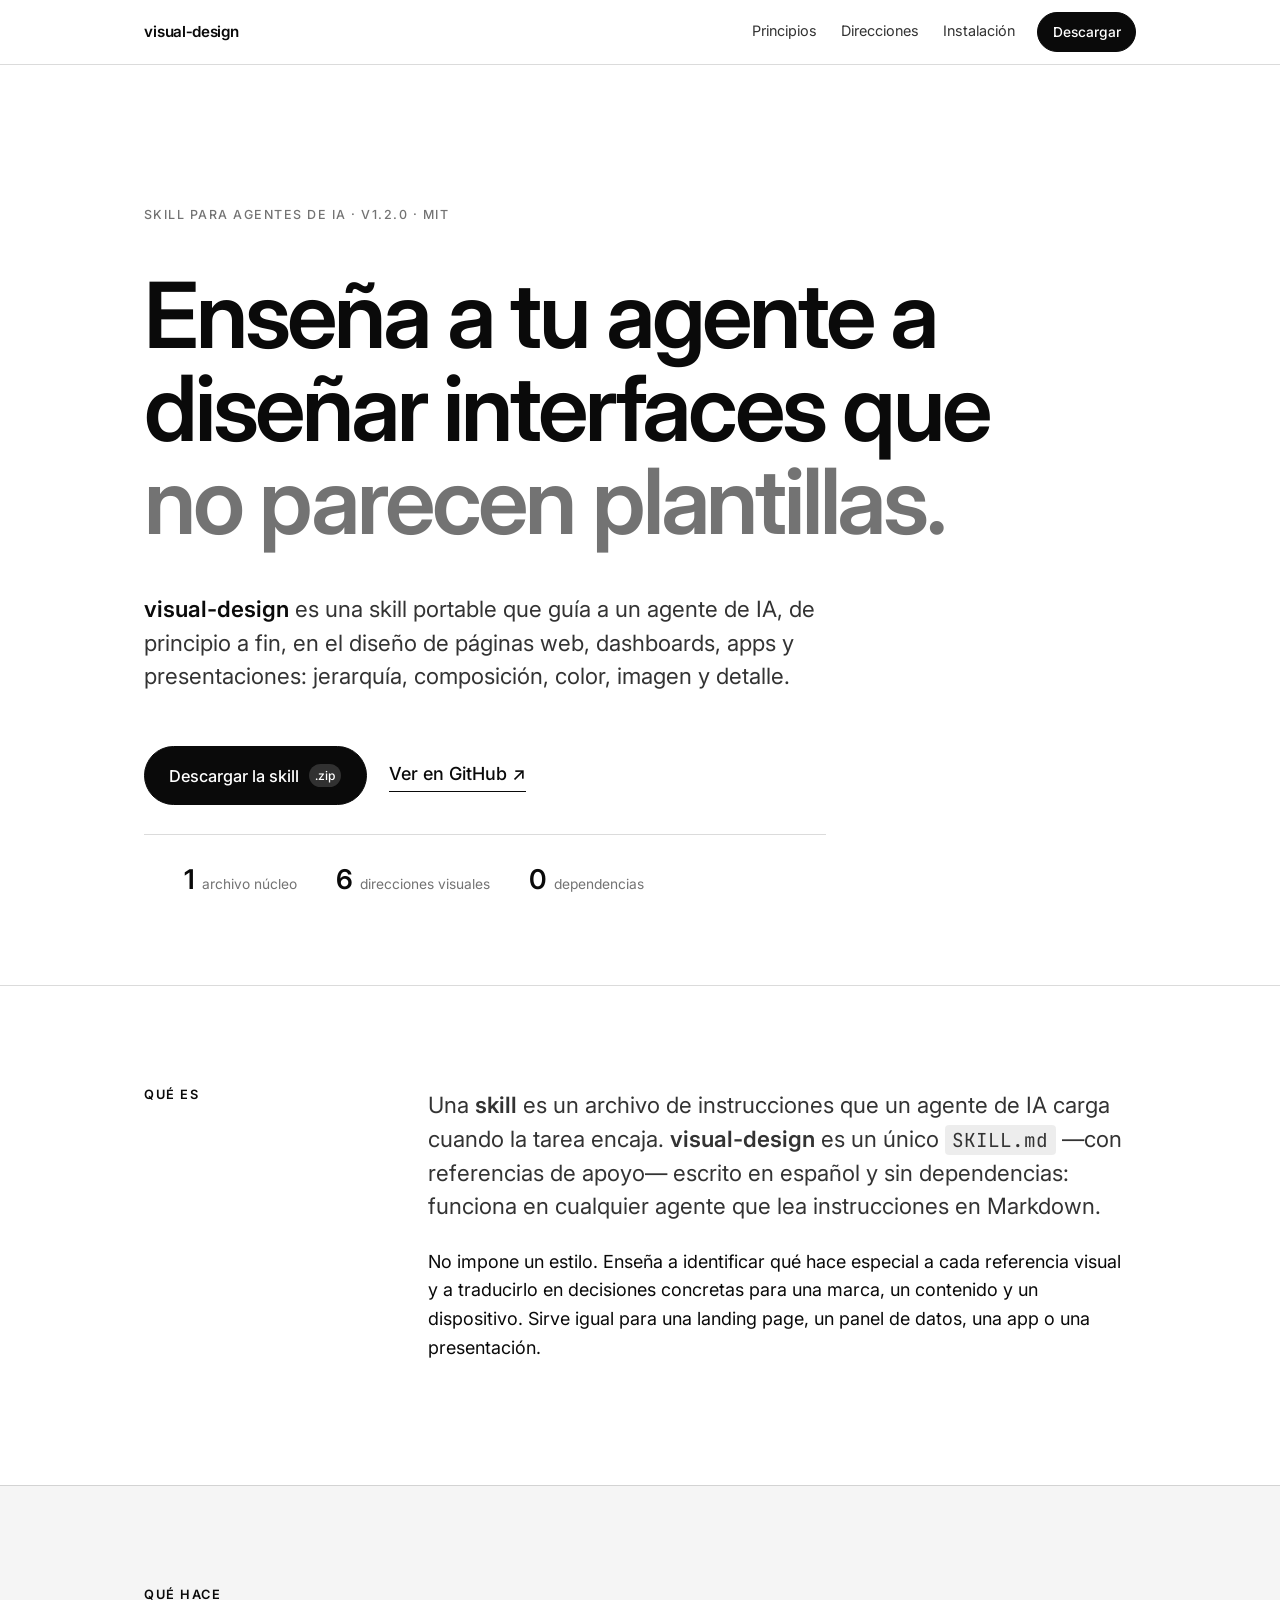
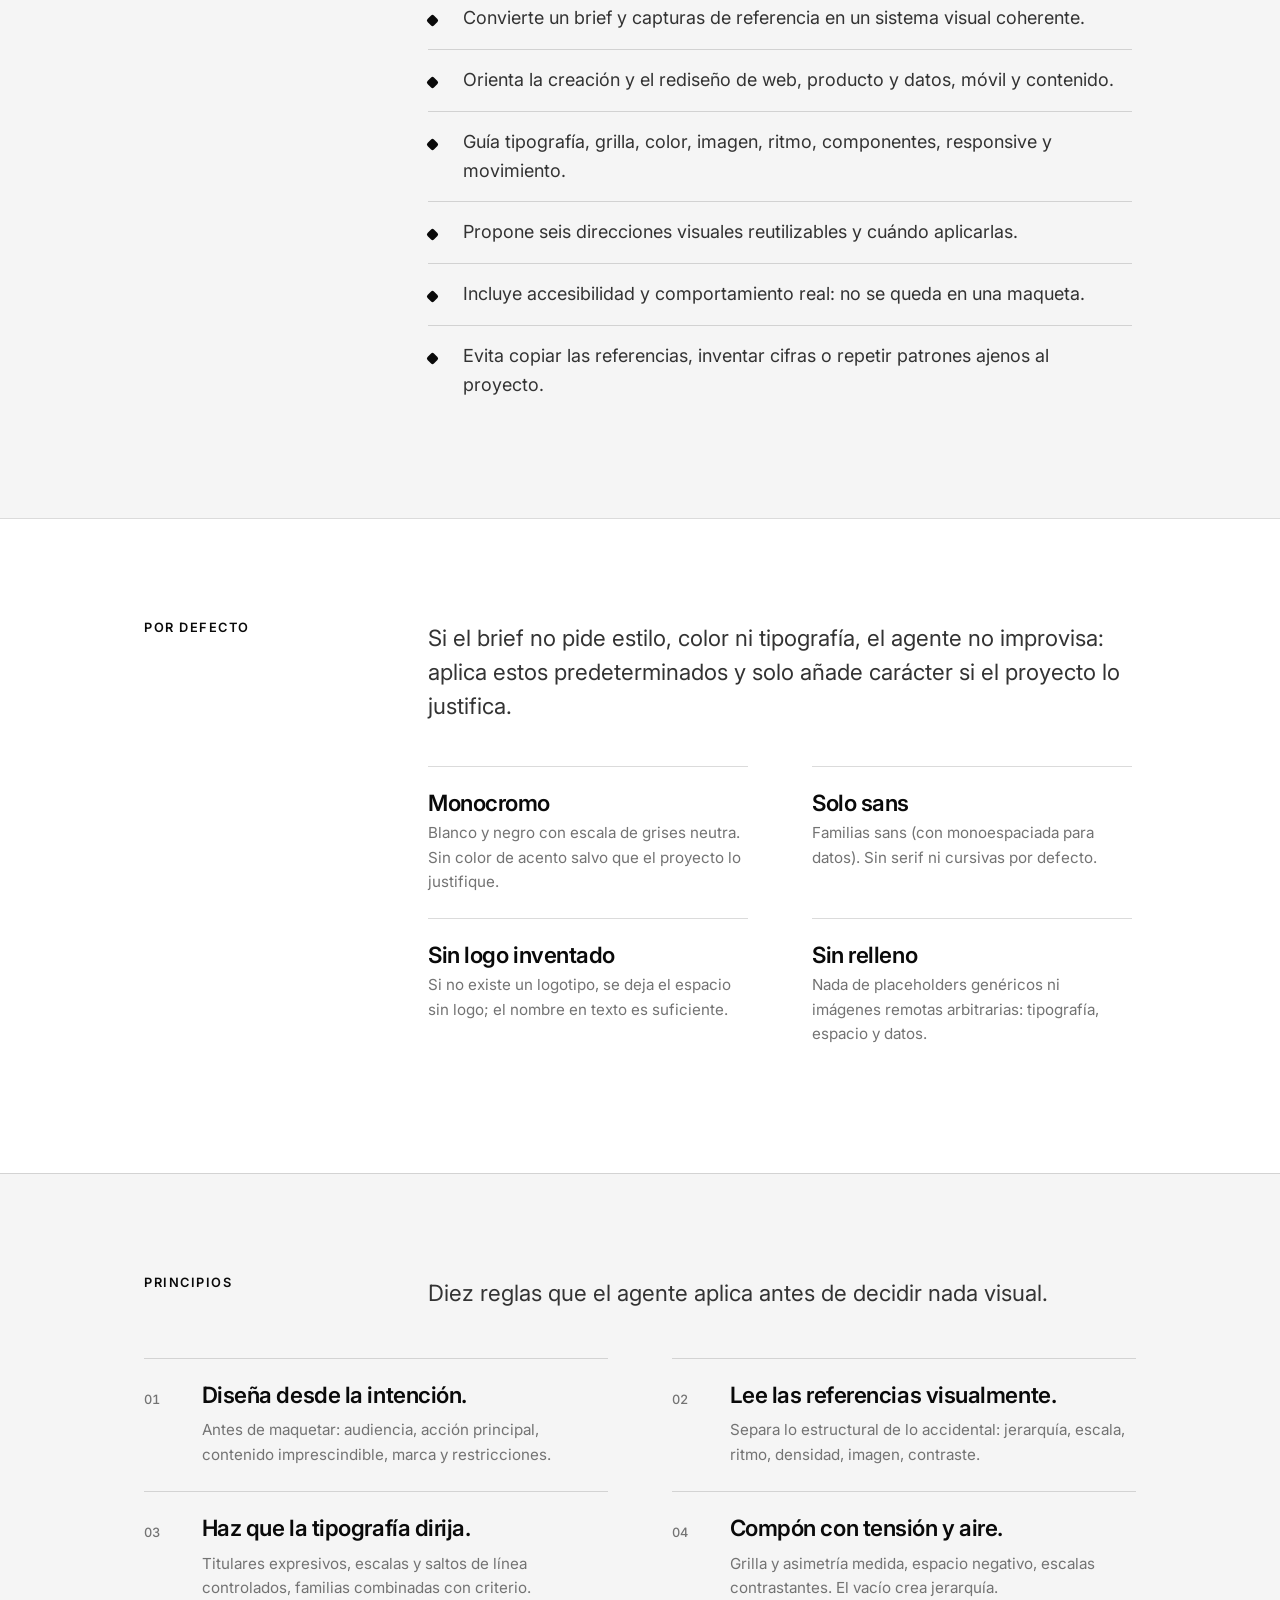
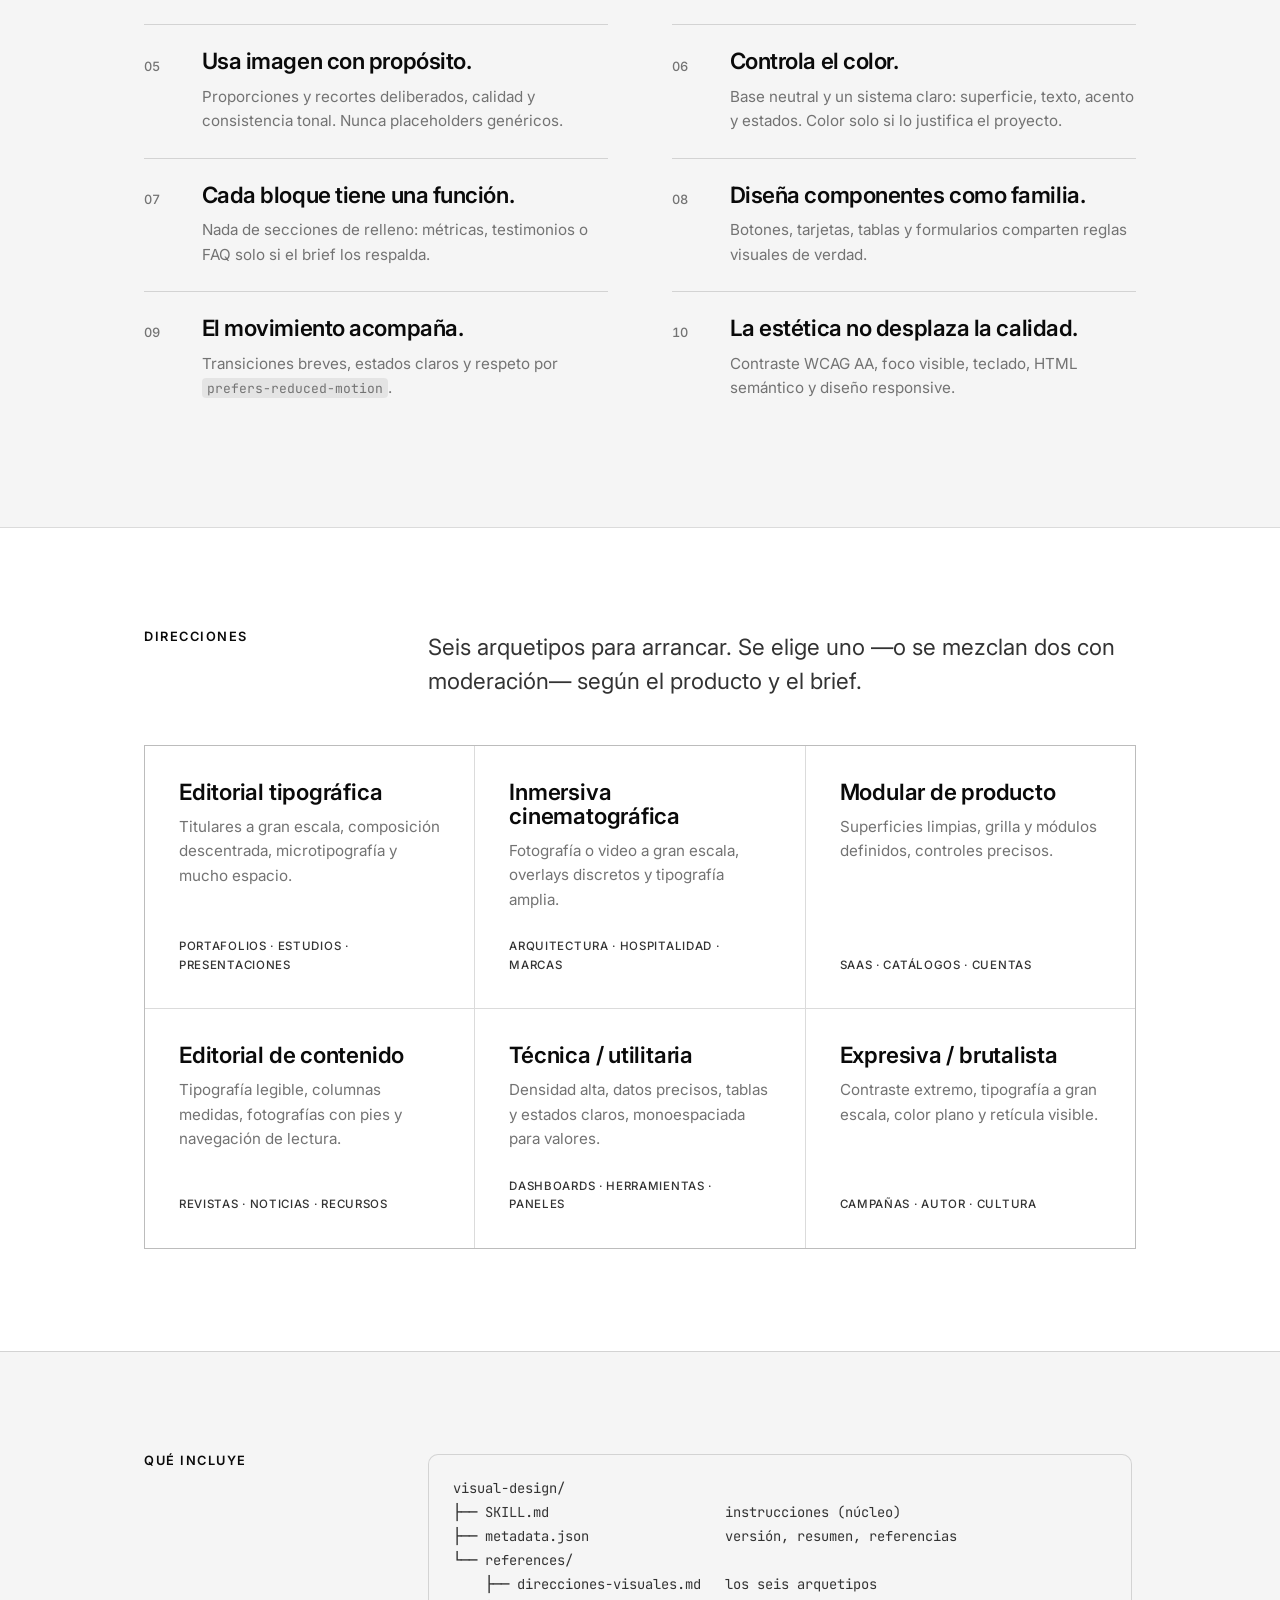
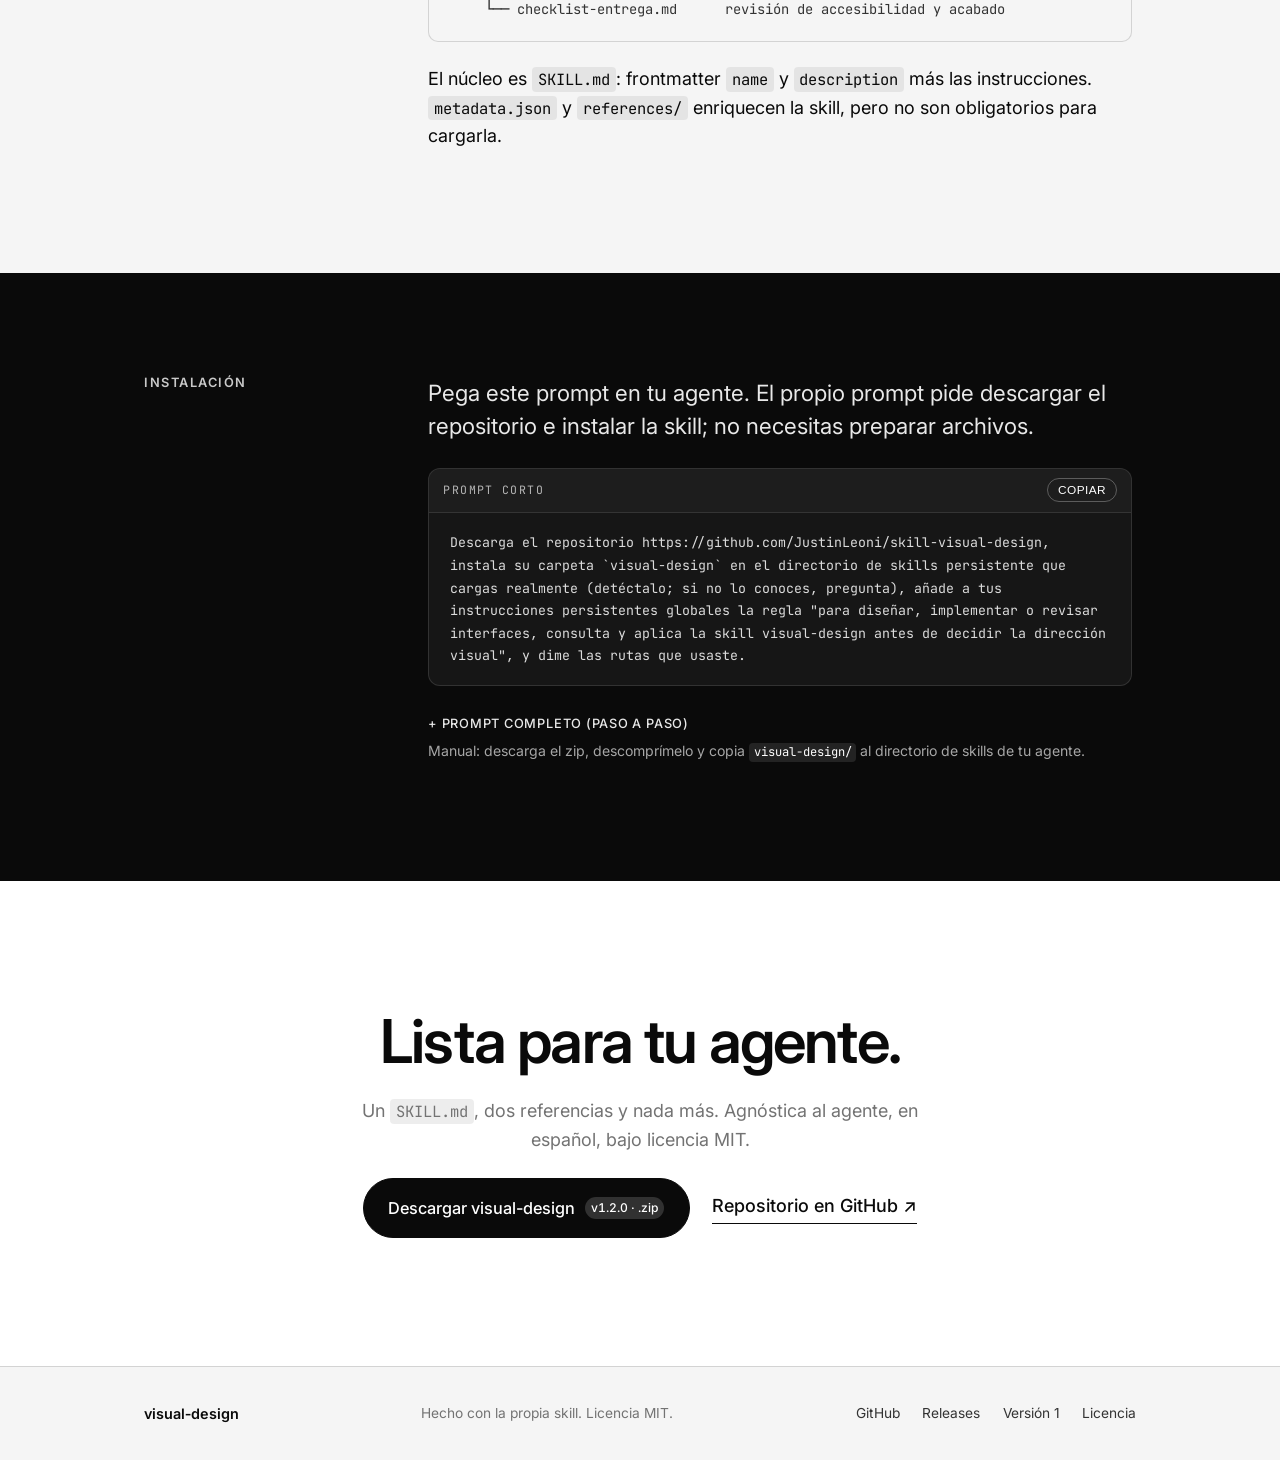
==== commit 5ff568e1: "Sistema visual por defecto: blanco/gris/negro, sans minimalista, sin fondos tintados (skill v1.2.0; " ====
--- a/docs/index.html
+++ b/docs/index.html
@@ -30,7 +30,7 @@
       <a href="#direcciones">Direcciones</a>
       <a href="#instalacion">Instalación</a>
     </nav>
-    <a class="btn btn--sm" href="https://github.com/JustinLeoni/skill-visual-design/releases/latest/download/visual-design-v1.1.0.zip">Descargar</a>
+    <a class="btn btn--sm" href="https://github.com/JustinLeoni/skill-visual-design/releases/latest/download/visual-design-v1.2.0.zip">Descargar</a>
   </div>
 </header>
 
@@ -39,7 +39,7 @@
   <!-- HERO -->
   <section class="hero">
     <div class="wrap hero__grid">
-      <p class="eyebrow">Skill para agentes de IA · v1.1.0 · MIT</p>
+      <p class="eyebrow">Skill para agentes de IA · v1.2.0 · MIT</p>
       <h1 class="hero__title">
         Enseña a tu agente a diseñar interfaces que
         <span class="hero__muted">no parecen plantillas.</span>
@@ -51,7 +51,7 @@
           presentaciones: jerarquía, composición, color, imagen y detalle.
         </p>
         <div class="hero__actions">
-          <a class="btn btn--lg" href="https://github.com/JustinLeoni/skill-visual-design/releases/latest/download/visual-design-v1.1.0.zip">
+          <a class="btn btn--lg" href="https://github.com/JustinLeoni/skill-visual-design/releases/latest/download/visual-design-v1.2.0.zip">
             Descargar la skill
             <span class="btn__tag">.zip</span>
           </a>
@@ -232,9 +232,9 @@
       <h2 class="cta__title">Lista para tu agente.</h2>
       <p class="cta__sub">Un <code>SKILL.md</code>, dos referencias y nada más. Agnóstica al agente, en español, bajo licencia MIT.</p>
       <div class="hero__actions hero__actions--center">
-        <a class="btn btn--lg" href="https://github.com/JustinLeoni/skill-visual-design/releases/latest/download/visual-design-v1.1.0.zip">
+        <a class="btn btn--lg" href="https://github.com/JustinLeoni/skill-visual-design/releases/latest/download/visual-design-v1.2.0.zip">
           Descargar visual-design
-          <span class="btn__tag">v1.1.0 · .zip</span>
+          <span class="btn__tag">v1.2.0 · .zip</span>
         </a>
         <a class="link-arrow" href="https://github.com/JustinLeoni/skill-visual-design">Repositorio en GitHub <span aria-hidden="true">↗</span></a>
       </div>
@@ -250,6 +250,7 @@
     <span class="foot__links">
       <a href="https://github.com/JustinLeoni/skill-visual-design">GitHub</a>
       <a href="https://github.com/JustinLeoni/skill-visual-design/releases">Releases</a>
+      <a href="./v1/">Versión 1</a>
       <a href="https://github.com/JustinLeoni/skill-visual-design/blob/main/LICENSE">Licencia</a>
     </span>
   </div>
--- a/docs/styles.css
+++ b/docs/styles.css
@@ -77,7 +77,7 @@
 }
 .nav__inner{ display:flex; align-items:center; gap:1.4rem; height:64px; }
 .brand{ display:flex; align-items:center; text-decoration:none; margin-right:auto; }
-.brand__name{ font-family:var(--font-mono); font-size:.9rem; letter-spacing:-.02em; font-weight:500; }
+.brand__name{ font-size:.95rem; letter-spacing:-.01em; font-weight:600; }
 .nav__links{ display:flex; gap:1.5rem; }
 .nav__links a{
   font-size:.9rem; text-decoration:none; color:var(--ink-soft);
@@ -102,7 +102,7 @@
 .btn--sm{ font-size:.86rem; padding:.55em 1.05em; }
 .btn--lg{ font-size:1.02rem; padding:.95em 1.5em; }
 .btn__tag{
-  font-family:var(--font-mono); font-size:.72em;
+  font-size:.74em; font-variant-numeric:tabular-nums;
   background:rgba(255,255,255,.16); padding:.15em .5em; border-radius:999px;
 }
 .link-arrow{
@@ -116,7 +116,7 @@
 .hero{ padding:clamp(64px,11vw,140px) 0 clamp(48px,7vw,84px); }
 .hero__grid{ display:grid; gap:clamp(28px,4vw,44px); }
 .eyebrow{
-  font-family:var(--font-mono); font-size:.78rem; letter-spacing:.14em;
+  font-size:.78rem; font-weight:500; letter-spacing:.12em;
   text-transform:uppercase; color:var(--muted); margin:0;
 }
 .hero__title{
@@ -146,8 +146,8 @@
 @media (max-width:760px){ .band__grid{ grid-template-columns:1fr; gap:1.4rem; } }
 
 .kicker{
-  font-family:var(--font-mono); font-size:.8rem; font-weight:500;
-  letter-spacing:.16em; text-transform:uppercase; color:var(--ink);
+  font-size:.8rem; font-weight:600; letter-spacing:.12em;
+  text-transform:uppercase; color:var(--ink);
   position:sticky; top:88px;
 }
 @media (max-width:760px){ .kicker{ position:static; } }
@@ -194,7 +194,8 @@
 }
 .numbers li::before{
   content:counter(n,decimal-leading-zero);
-  font-family:var(--font-mono); font-size:.8rem; color:var(--muted);
+  font-size:.8rem; font-weight:500; color:var(--muted);
+  font-variant-numeric:tabular-nums;
   padding-top:.45rem;
 }
 .numbers h3{ font-size:var(--step-1); font-weight:600; grid-column:2; }
@@ -217,7 +218,7 @@
 .dir p{ margin:0; font-size:.95rem; color:var(--muted); }
 .dir__fit{
   margin-top:auto; padding-top:.9rem;
-  font-family:var(--font-mono); font-size:.72rem; letter-spacing:.04em;
+  font-size:.72rem; font-weight:500; letter-spacing:.06em;
   color:var(--ink-soft); text-transform:uppercase;
 }
 @media (max-width:900px){ .dirs{ grid-template-columns:1fr 1fr; } }
@@ -243,7 +244,7 @@
 }
 .code__label{ font-family:var(--font-mono); font-size:.72rem; letter-spacing:.12em; text-transform:uppercase; color:#B5B5B5; }
 .copy{
-  font-family:var(--font-mono); font-size:.72rem; letter-spacing:.06em; text-transform:uppercase;
+  font-size:.74rem; font-weight:500; letter-spacing:.04em; text-transform:uppercase;
   background:transparent; color:var(--cream); border:1px solid rgba(255,255,255,.28);
   padding:.35em .8em; border-radius:999px; cursor:pointer;
   transition:background .2s ease, color .2s ease, border-color .2s ease;
@@ -257,7 +258,7 @@
 }
 .more{ margin-top:1rem; }
 .more summary{
-  cursor:pointer; font-family:var(--font-mono); font-size:.8rem;
+  cursor:pointer; font-size:.8rem; font-weight:500;
   letter-spacing:.06em; text-transform:uppercase; color:#E8E8E8;
   padding:.4rem 0; list-style:none;
 }
@@ -275,7 +276,7 @@
 /* ---------- footer ---------- */
 .foot{ border-top:1px solid var(--line); padding:2.2rem 0; background:var(--paper-2); }
 .foot__inner{ display:flex; flex-wrap:wrap; gap:1rem 2rem; align-items:center; justify-content:space-between; }
-.foot__brand{ font-family:var(--font-mono); font-size:.86rem; }
+.foot__brand{ font-size:.9rem; font-weight:600; }
 .foot__note{ font-size:.86rem; color:var(--muted); }
 .foot__links{ display:flex; gap:1.4rem; }
 .foot__links a{ font-size:.86rem; text-decoration:none; color:var(--ink-soft); border-bottom:1px solid transparent; }
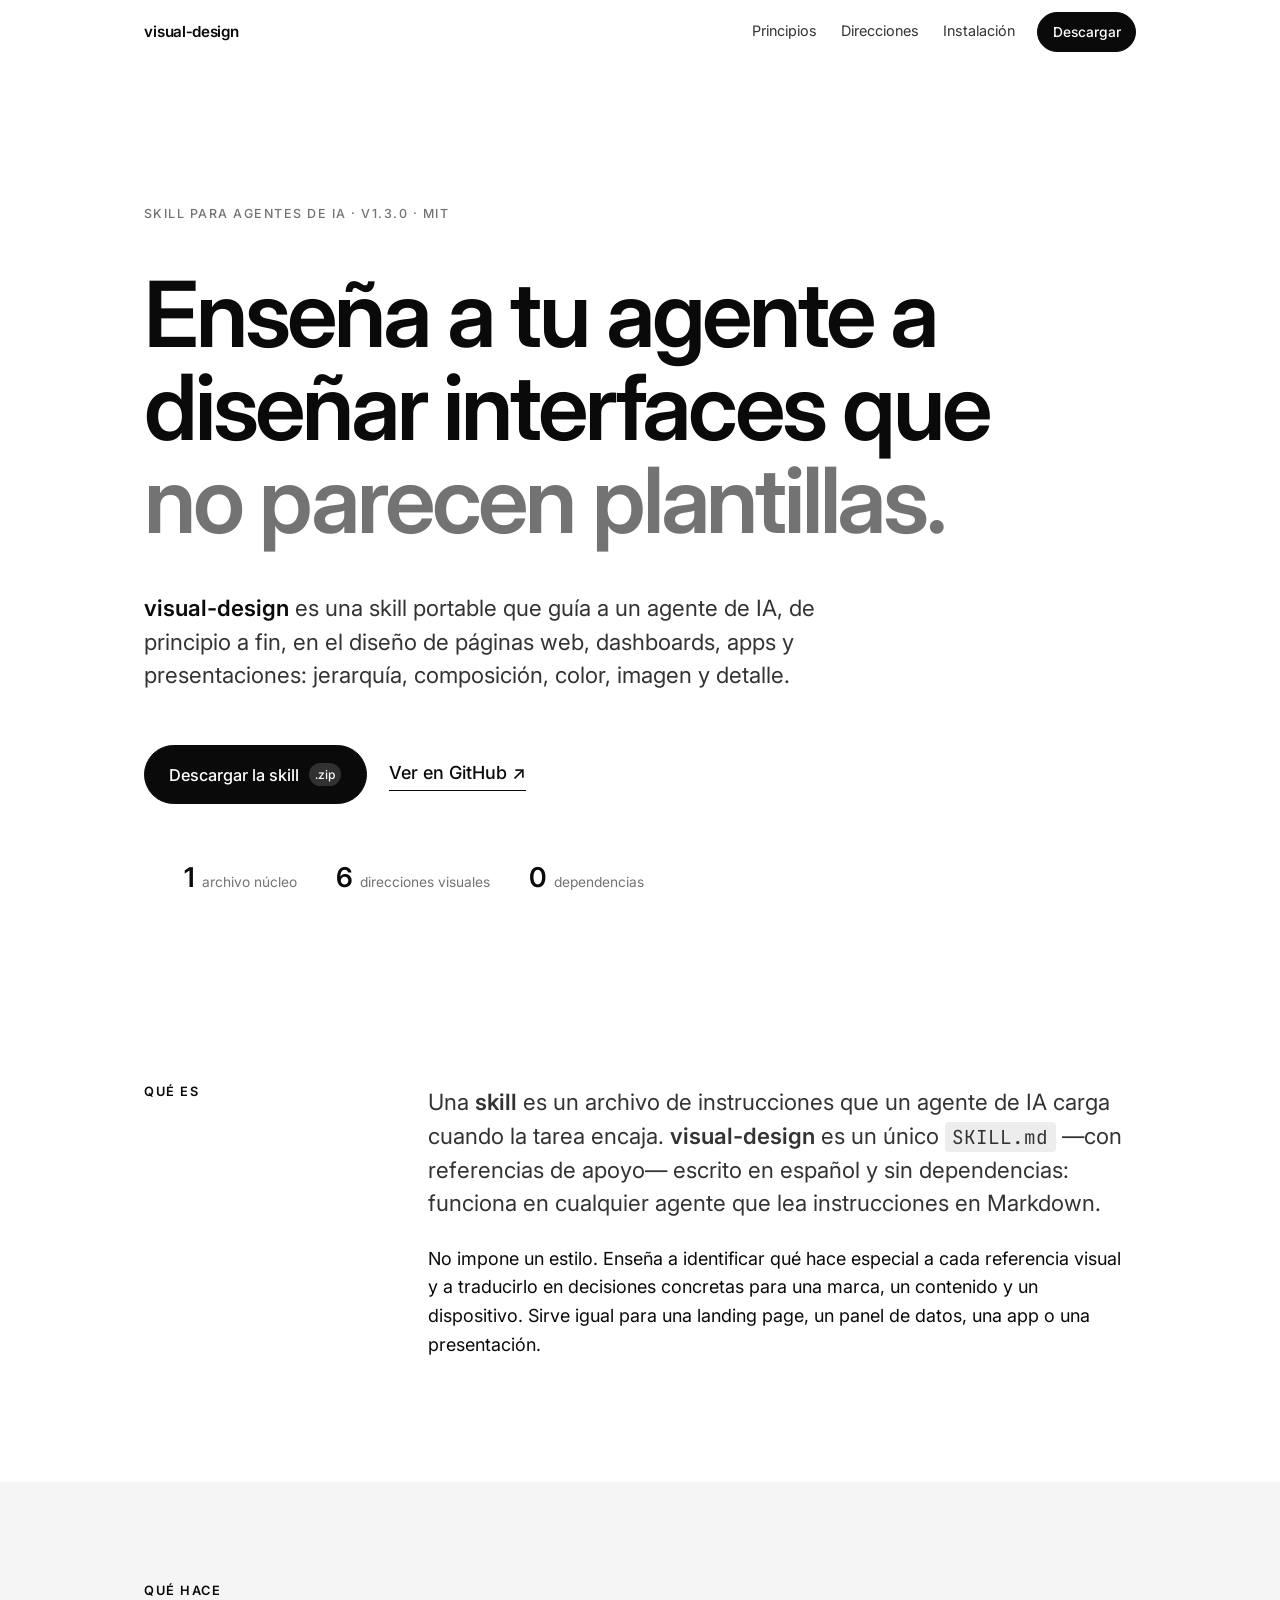
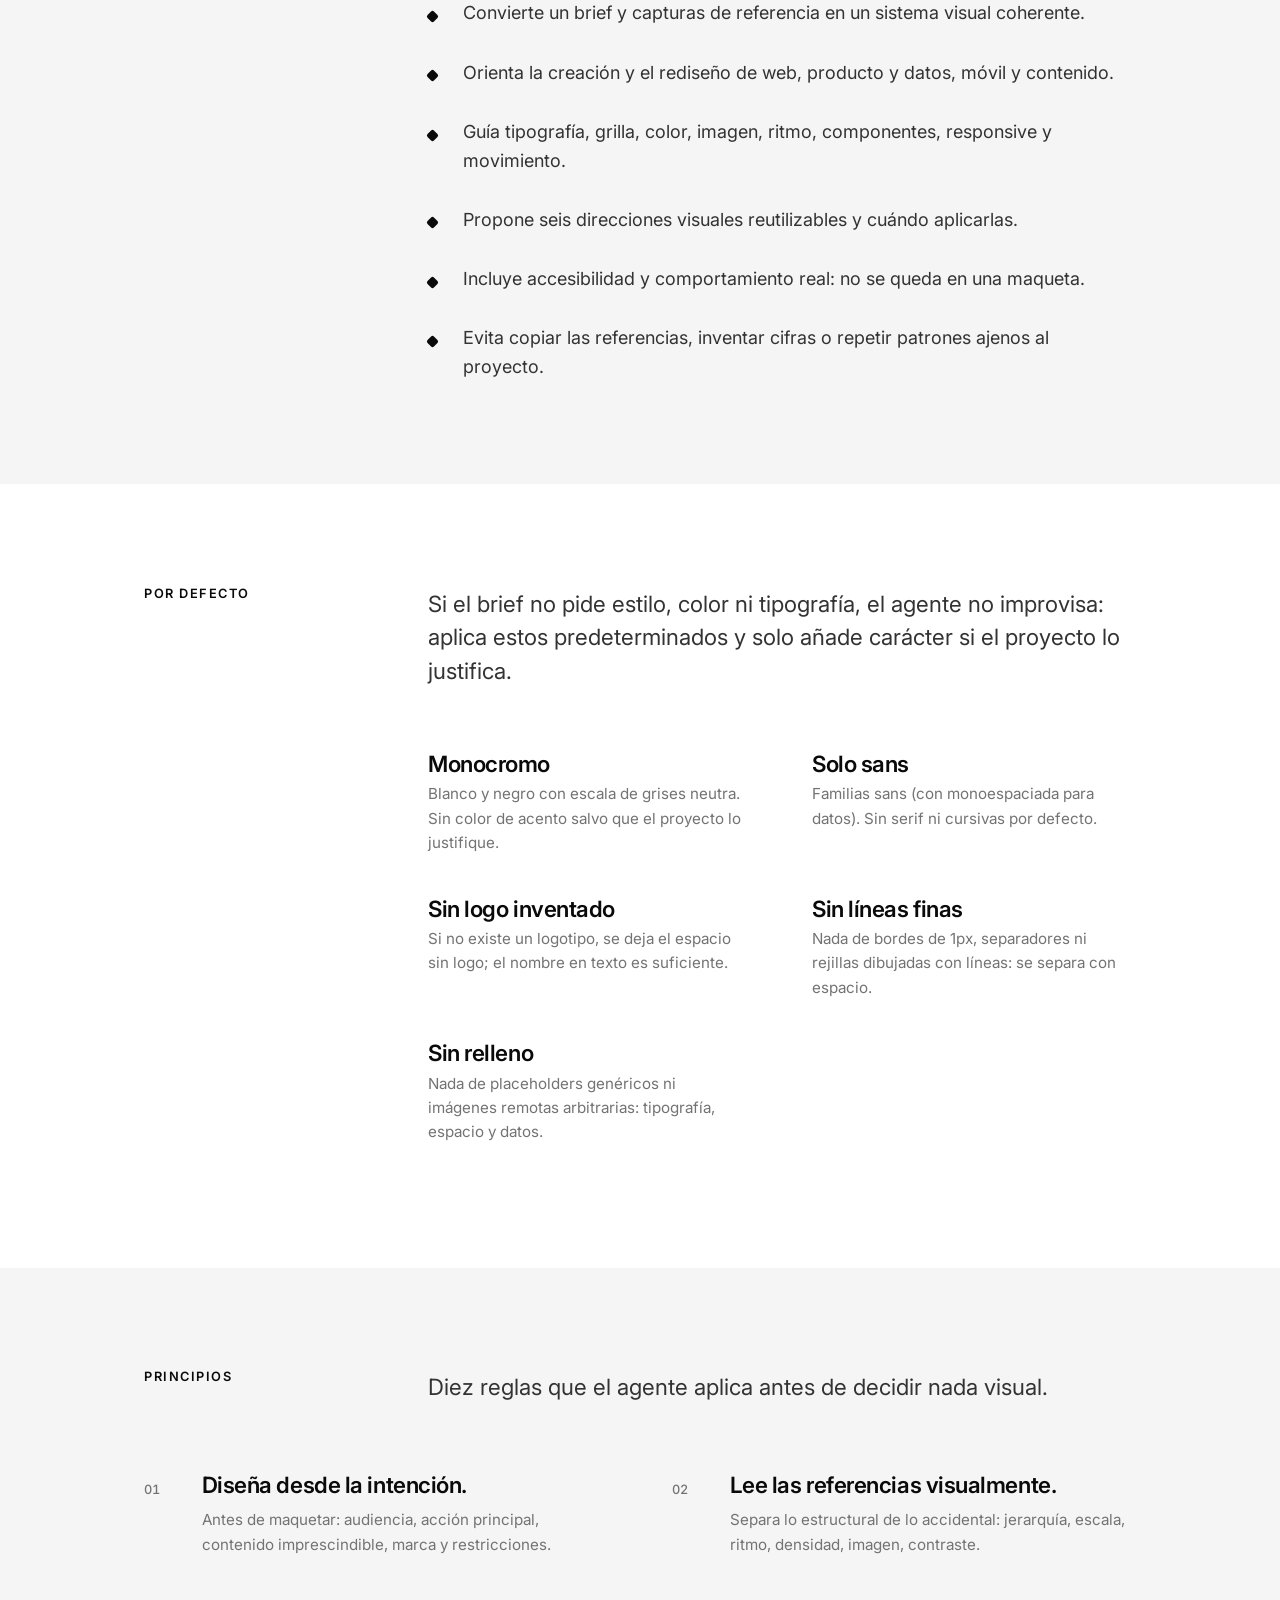
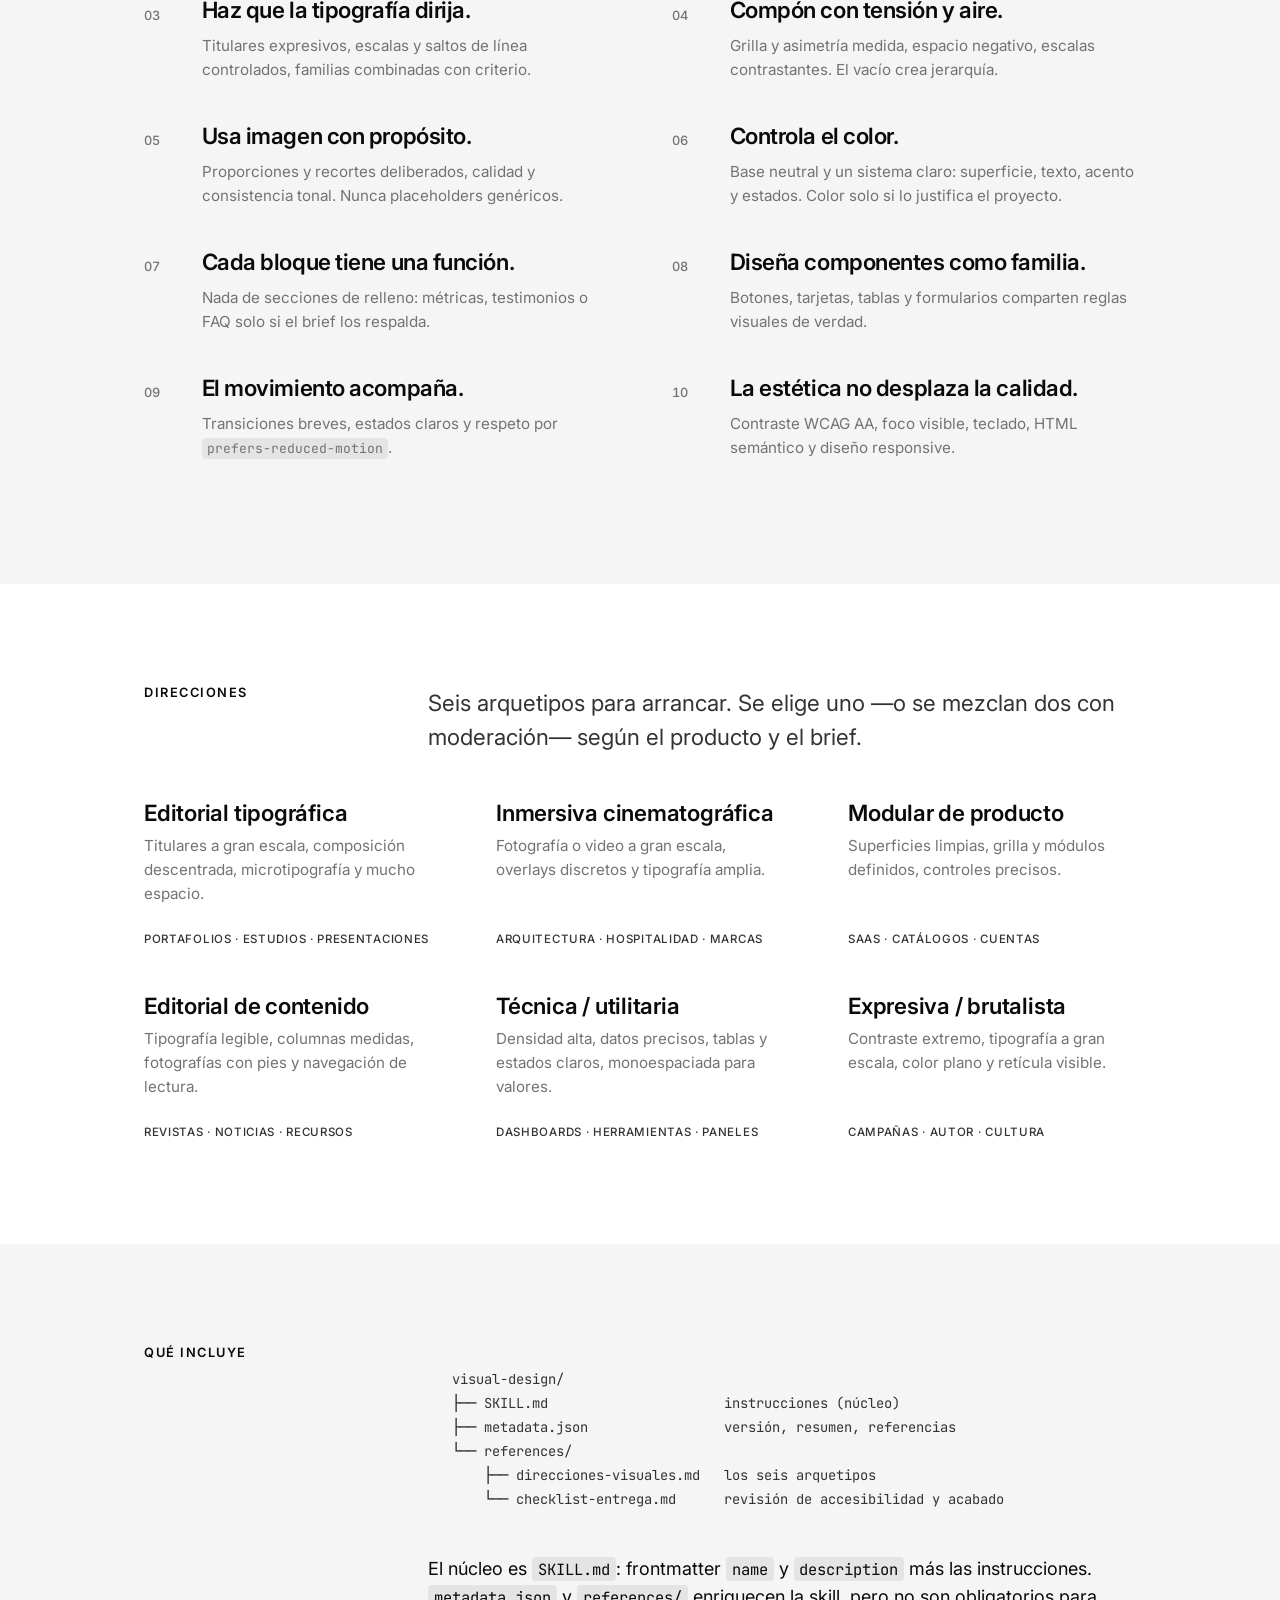
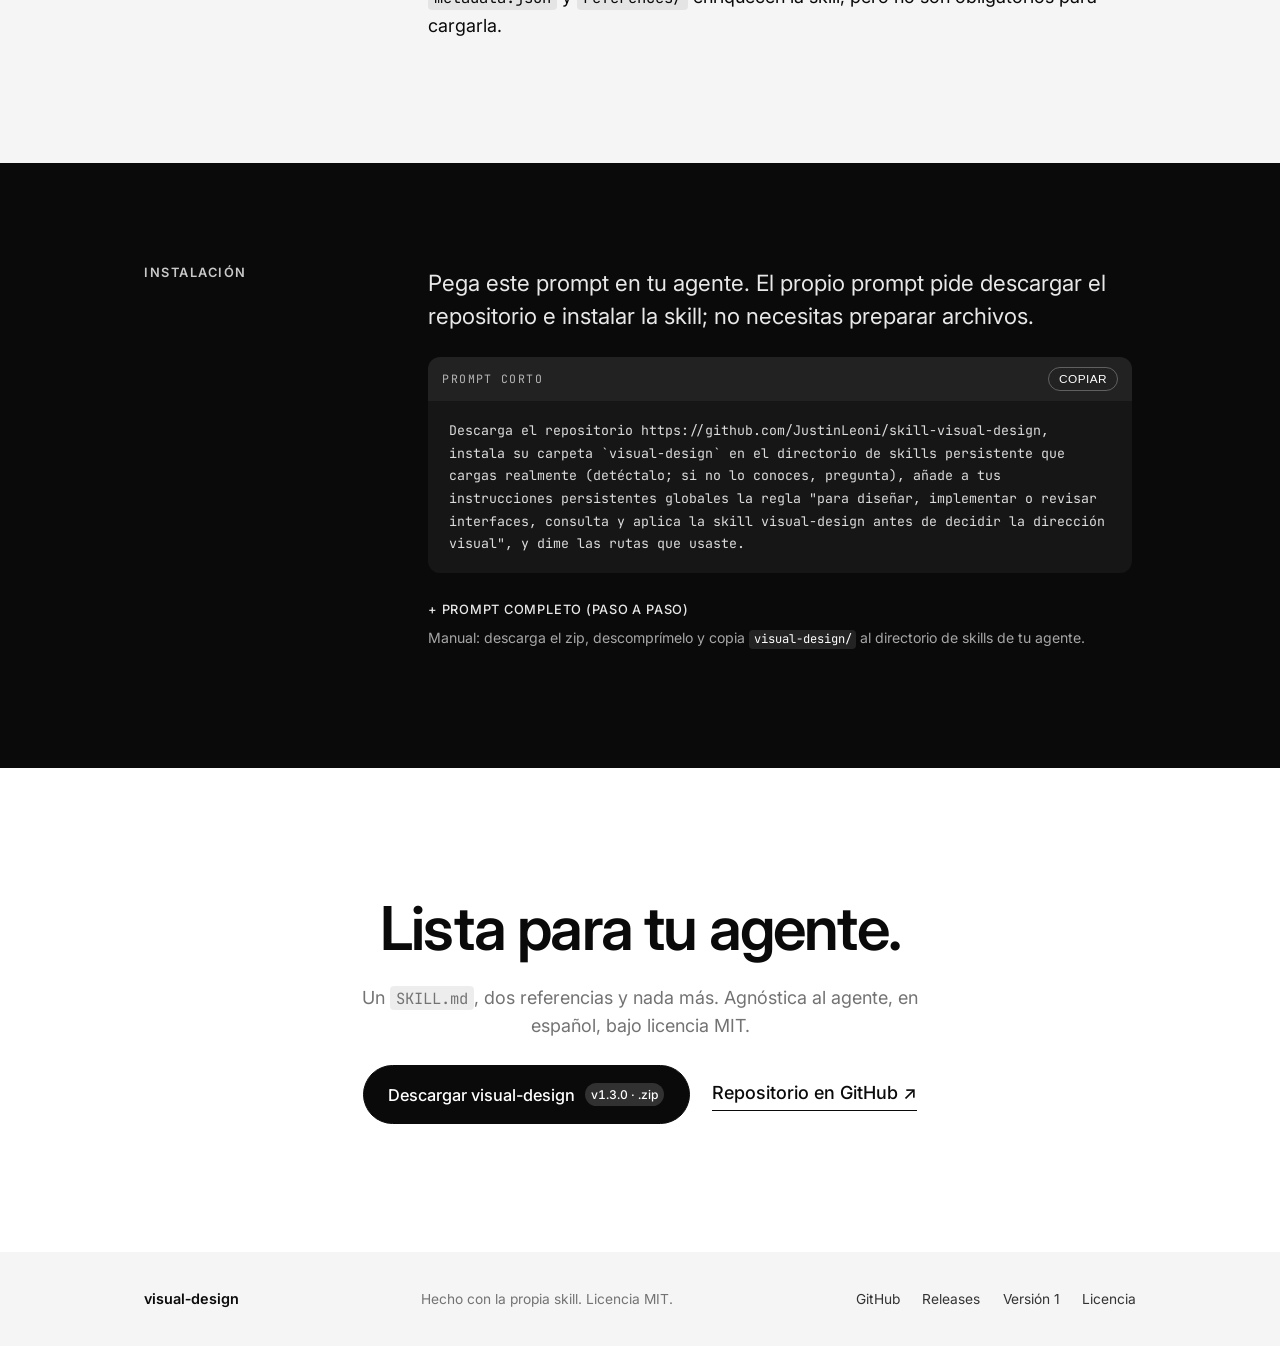
==== commit d05474cc: "Sin líneas finas: sin bordes de 1px ni rejillas dibujadas (skill v1.3.0 + web)" ====
--- a/docs/index.html
+++ b/docs/index.html
@@ -30,7 +30,7 @@
       <a href="#direcciones">Direcciones</a>
       <a href="#instalacion">Instalación</a>
     </nav>
-    <a class="btn btn--sm" href="https://github.com/JustinLeoni/skill-visual-design/releases/latest/download/visual-design-v1.2.0.zip">Descargar</a>
+    <a class="btn btn--sm" href="https://github.com/JustinLeoni/skill-visual-design/releases/latest/download/visual-design-v1.3.0.zip">Descargar</a>
   </div>
 </header>
 
@@ -39,7 +39,7 @@
   <!-- HERO -->
   <section class="hero">
     <div class="wrap hero__grid">
-      <p class="eyebrow">Skill para agentes de IA · v1.2.0 · MIT</p>
+      <p class="eyebrow">Skill para agentes de IA · v1.3.0 · MIT</p>
       <h1 class="hero__title">
         Enseña a tu agente a diseñar interfaces que
         <span class="hero__muted">no parecen plantillas.</span>
@@ -51,7 +51,7 @@
           presentaciones: jerarquía, composición, color, imagen y detalle.
         </p>
         <div class="hero__actions">
-          <a class="btn btn--lg" href="https://github.com/JustinLeoni/skill-visual-design/releases/latest/download/visual-design-v1.2.0.zip">
+          <a class="btn btn--lg" href="https://github.com/JustinLeoni/skill-visual-design/releases/latest/download/visual-design-v1.3.0.zip">
             Descargar la skill
             <span class="btn__tag">.zip</span>
           </a>
@@ -112,6 +112,7 @@
           <li><h3>Monocromo</h3><p>Blanco y negro con escala de grises neutra. Sin color de acento salvo que el proyecto lo justifique.</p></li>
           <li><h3>Solo sans</h3><p>Familias sans (con monoespaciada para datos). Sin serif ni cursivas por defecto.</p></li>
           <li><h3>Sin logo inventado</h3><p>Si no existe un logotipo, se deja el espacio sin logo; el nombre en texto es suficiente.</p></li>
+          <li><h3>Sin líneas finas</h3><p>Nada de bordes de 1px, separadores ni rejillas dibujadas con líneas: se separa con espacio.</p></li>
           <li><h3>Sin relleno</h3><p>Nada de placeholders genéricos ni imágenes remotas arbitrarias: tipografía, espacio y datos.</p></li>
         </ul>
       </div>
@@ -232,9 +233,9 @@
       <h2 class="cta__title">Lista para tu agente.</h2>
       <p class="cta__sub">Un <code>SKILL.md</code>, dos referencias y nada más. Agnóstica al agente, en español, bajo licencia MIT.</p>
       <div class="hero__actions hero__actions--center">
-        <a class="btn btn--lg" href="https://github.com/JustinLeoni/skill-visual-design/releases/latest/download/visual-design-v1.2.0.zip">
+        <a class="btn btn--lg" href="https://github.com/JustinLeoni/skill-visual-design/releases/latest/download/visual-design-v1.3.0.zip">
           Descargar visual-design
-          <span class="btn__tag">v1.2.0 · .zip</span>
+          <span class="btn__tag">v1.3.0 · .zip</span>
         </a>
         <a class="link-arrow" href="https://github.com/JustinLeoni/skill-visual-design">Repositorio en GitHub <span aria-hidden="true">↗</span></a>
       </div>
--- a/docs/styles.css
+++ b/docs/styles.css
@@ -73,7 +73,6 @@
   position:sticky; top:0; z-index:50;
   background:color-mix(in srgb, var(--paper) 88%, transparent);
   backdrop-filter:saturate(1.2) blur(10px);
-  border-bottom:1px solid var(--line);
 }
 .nav__inner{ display:flex; align-items:center; gap:1.4rem; height:64px; }
 .brand{ display:flex; align-items:center; text-decoration:none; margin-right:auto; }
@@ -131,13 +130,13 @@
 .hero__actions--center{ justify-content:center; }
 .facts{
   list-style:none; display:flex; flex-wrap:wrap; gap:2.4rem;
-  margin:0; padding-top:1.4rem; border-top:1px solid var(--line);
+  margin:0; padding-top:1.4rem;
 }
 .facts li{ font-size:.86rem; color:var(--muted); display:flex; align-items:baseline; gap:.5rem; }
 .facts b{ font-family:var(--font-sans); font-size:1.7rem; color:var(--ink); font-weight:600; letter-spacing:-.02em; }
 
 /* ---------- bands ---------- */
-.band{ padding:clamp(56px,8vw,108px) 0; border-top:1px solid var(--line); }
+.band{ padding:clamp(56px,8vw,108px) 0; }
 .band--tint{ background:var(--paper-2); }
 .band__grid{
   display:grid; grid-template-columns:minmax(0,220px) minmax(0,1fr);
@@ -163,7 +162,7 @@
 /* ---------- do list ---------- */
 .dolist{ list-style:none; margin:0; padding:0; max-width:64ch; }
 .dolist li{
-  padding:1rem 0 1rem 2.2rem; border-bottom:1px solid var(--line);
+  padding:.95rem 0 .95rem 2.2rem;
   position:relative; color:var(--ink-soft);
 }
 .dolist li::before{
@@ -171,14 +170,14 @@
   width:9px; height:9px; background:var(--ink); border-radius:2px;
   transform:rotate(45deg);
 }
-.dolist li:last-child{ border-bottom:0; }
+.dolist li:last-child{ padding-bottom:0; }
 
 /* ---------- defaults ---------- */
 .defaults{
   list-style:none; margin:clamp(28px,4vw,44px) 0 0; padding:0;
   display:grid; grid-template-columns:1fr 1fr; gap:0 clamp(28px,5vw,64px);
 }
-.defaults li{ padding:1.5rem 0; border-top:1px solid var(--line); }
+.defaults li{ padding:1.3rem 0; }
 .defaults h3{ font-size:var(--step-1); font-weight:600; margin-bottom:.4rem; }
 .defaults p{ margin:0; font-size:.95rem; color:var(--muted); }
 @media (max-width:760px){ .defaults{ grid-template-columns:1fr; } }
@@ -189,7 +188,7 @@
   display:grid; grid-template-columns:1fr 1fr; gap:0 clamp(28px,5vw,64px);
 }
 .numbers li{
-  counter-increment:n; padding:1.5rem 0; border-top:1px solid var(--line);
+  counter-increment:n; padding:1.3rem 0;
   display:grid; grid-template-columns:2.6rem 1fr; gap:0 1rem;
 }
 .numbers li::before{
@@ -205,15 +204,14 @@
 /* ---------- directions ---------- */
 .dirs{
   display:grid; grid-template-columns:repeat(3,1fr);
-  gap:1px; background:var(--line); border:1px solid var(--line);
+  gap:clamp(26px,4vw,46px) clamp(28px,5vw,64px);
   margin-top:clamp(28px,4vw,48px);
 }
 .dir{
-  background:var(--paper); padding:clamp(22px,3vw,34px);
-  display:flex; flex-direction:column; gap:.7rem;
-  transition:background .25s ease;
-}
-.dir:hover{ background:var(--paper-3); }
+  background:none; padding:0;
+  display:flex; flex-direction:column; gap:.55rem;
+}
+.dir:hover .dir__fit{ color:var(--ink); }
 .dir h3{ font-size:var(--step-1); font-weight:600; letter-spacing:-.01em; }
 .dir p{ margin:0; font-size:.95rem; color:var(--muted); }
 .dir__fit{
@@ -227,20 +225,20 @@
 /* ---------- tree ---------- */
 .tree{
   font-family:var(--font-mono); font-size:.86rem; line-height:1.75;
-  background:var(--paper-2); border:1px solid var(--line); border-radius:10px;
+  background:var(--paper-2); border-radius:10px;
   padding:1.3rem 1.5rem; overflow-x:auto; color:var(--ink-soft); margin:0 0 1.4rem;
 }
 
 /* ---------- dark / instalación ---------- */
-.band--dark{ background:var(--dark); color:var(--cream); border-top:0; }
+.band--dark{ background:var(--dark); color:var(--cream); }
 .band--dark .lede{ color:#E8E8E8; }
 .band--dark code{ background:rgba(255,255,255,.1); color:var(--cream); }
 
-.code{ background:var(--dark-2); border:1px solid rgba(255,255,255,.12); border-radius:12px; overflow:hidden; margin:1.3rem 0; }
+.code{ background:var(--dark-2); border-radius:12px; overflow:hidden; margin:1.3rem 0; }
 .code__bar{
   display:flex; align-items:center; justify-content:space-between;
-  padding:.6rem .9rem; border-bottom:1px solid rgba(255,255,255,.1);
-  background:rgba(255,255,255,.03);
+  padding:.6rem .9rem;
+  background:rgba(255,255,255,.05);
 }
 .code__label{ font-family:var(--font-mono); font-size:.72rem; letter-spacing:.12em; text-transform:uppercase; color:#B5B5B5; }
 .copy{
@@ -274,7 +272,7 @@
 .cta__sub{ max-width:52ch; color:var(--muted); margin:0; }
 
 /* ---------- footer ---------- */
-.foot{ border-top:1px solid var(--line); padding:2.2rem 0; background:var(--paper-2); }
+.foot{ padding:2.2rem 0; background:var(--paper-2); }
 .foot__inner{ display:flex; flex-wrap:wrap; gap:1rem 2rem; align-items:center; justify-content:space-between; }
 .foot__brand{ font-size:.9rem; font-weight:600; }
 .foot__note{ font-size:.86rem; color:var(--muted); }
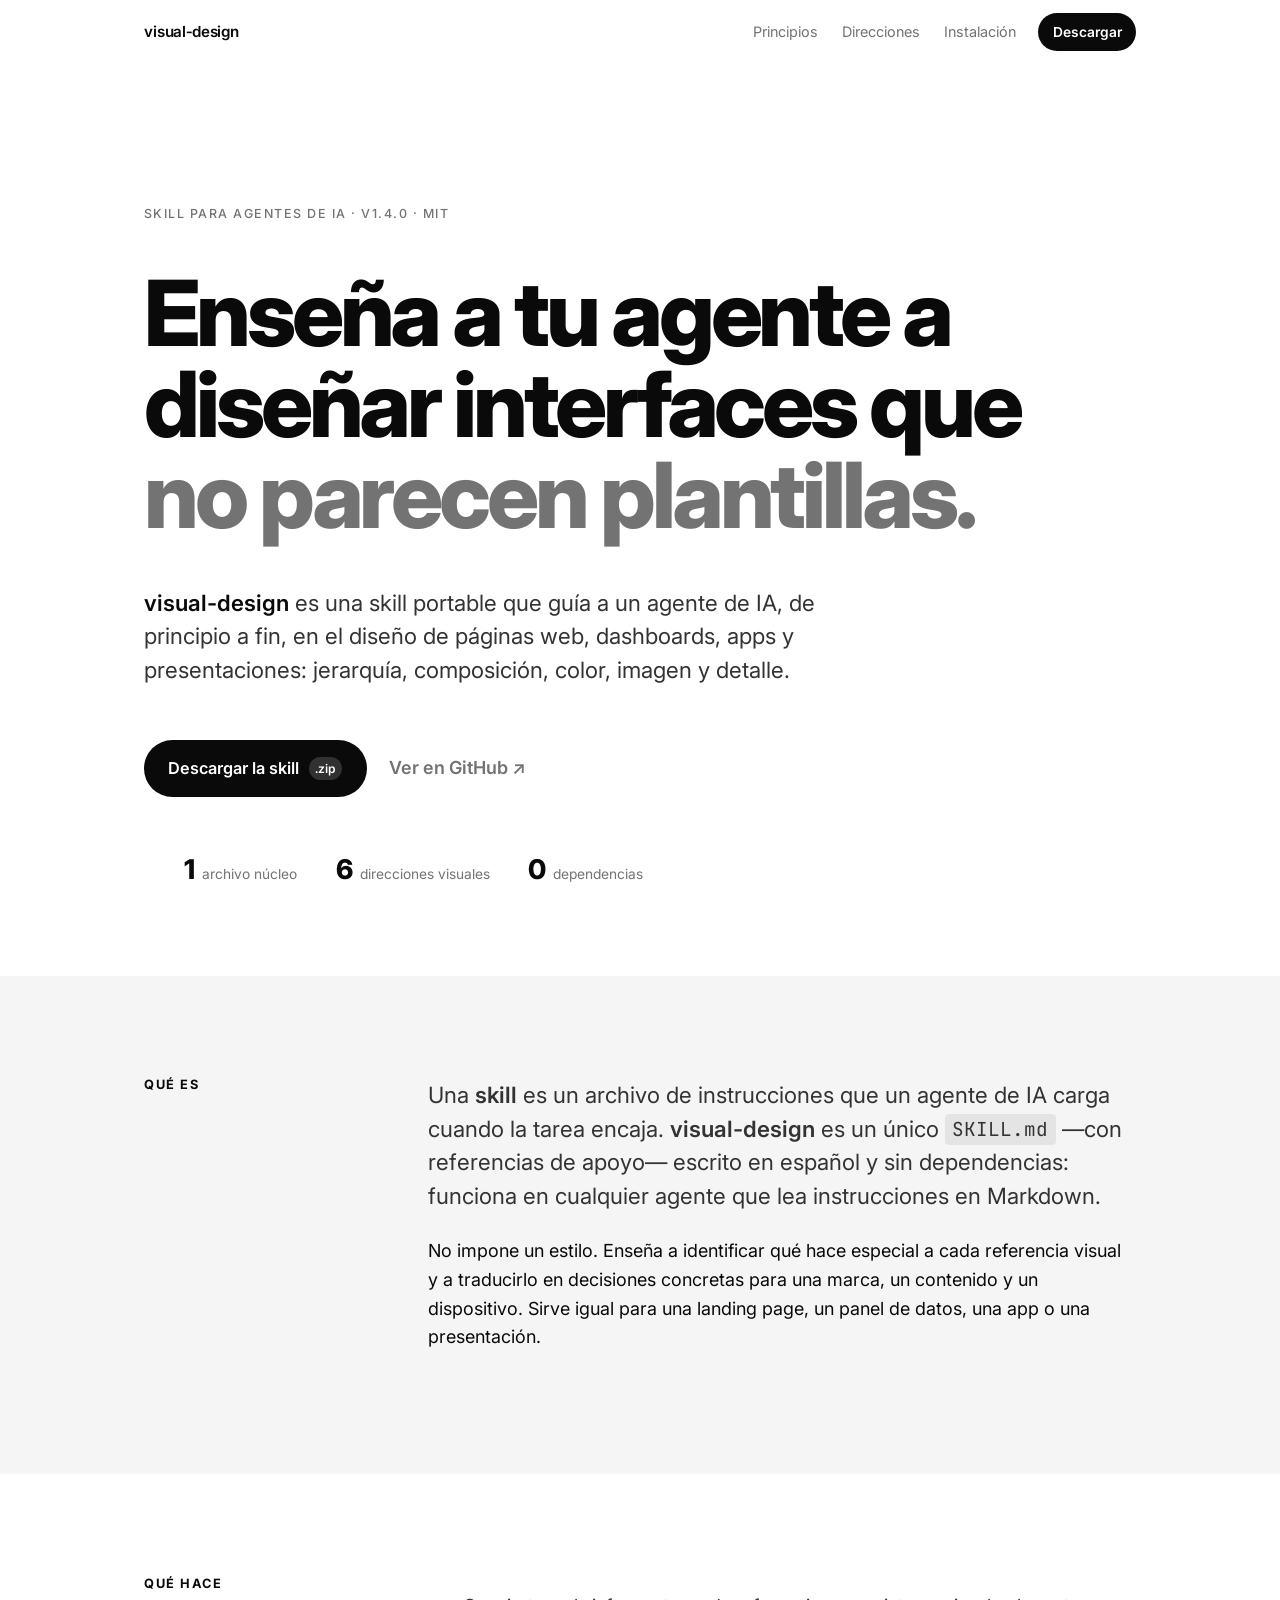
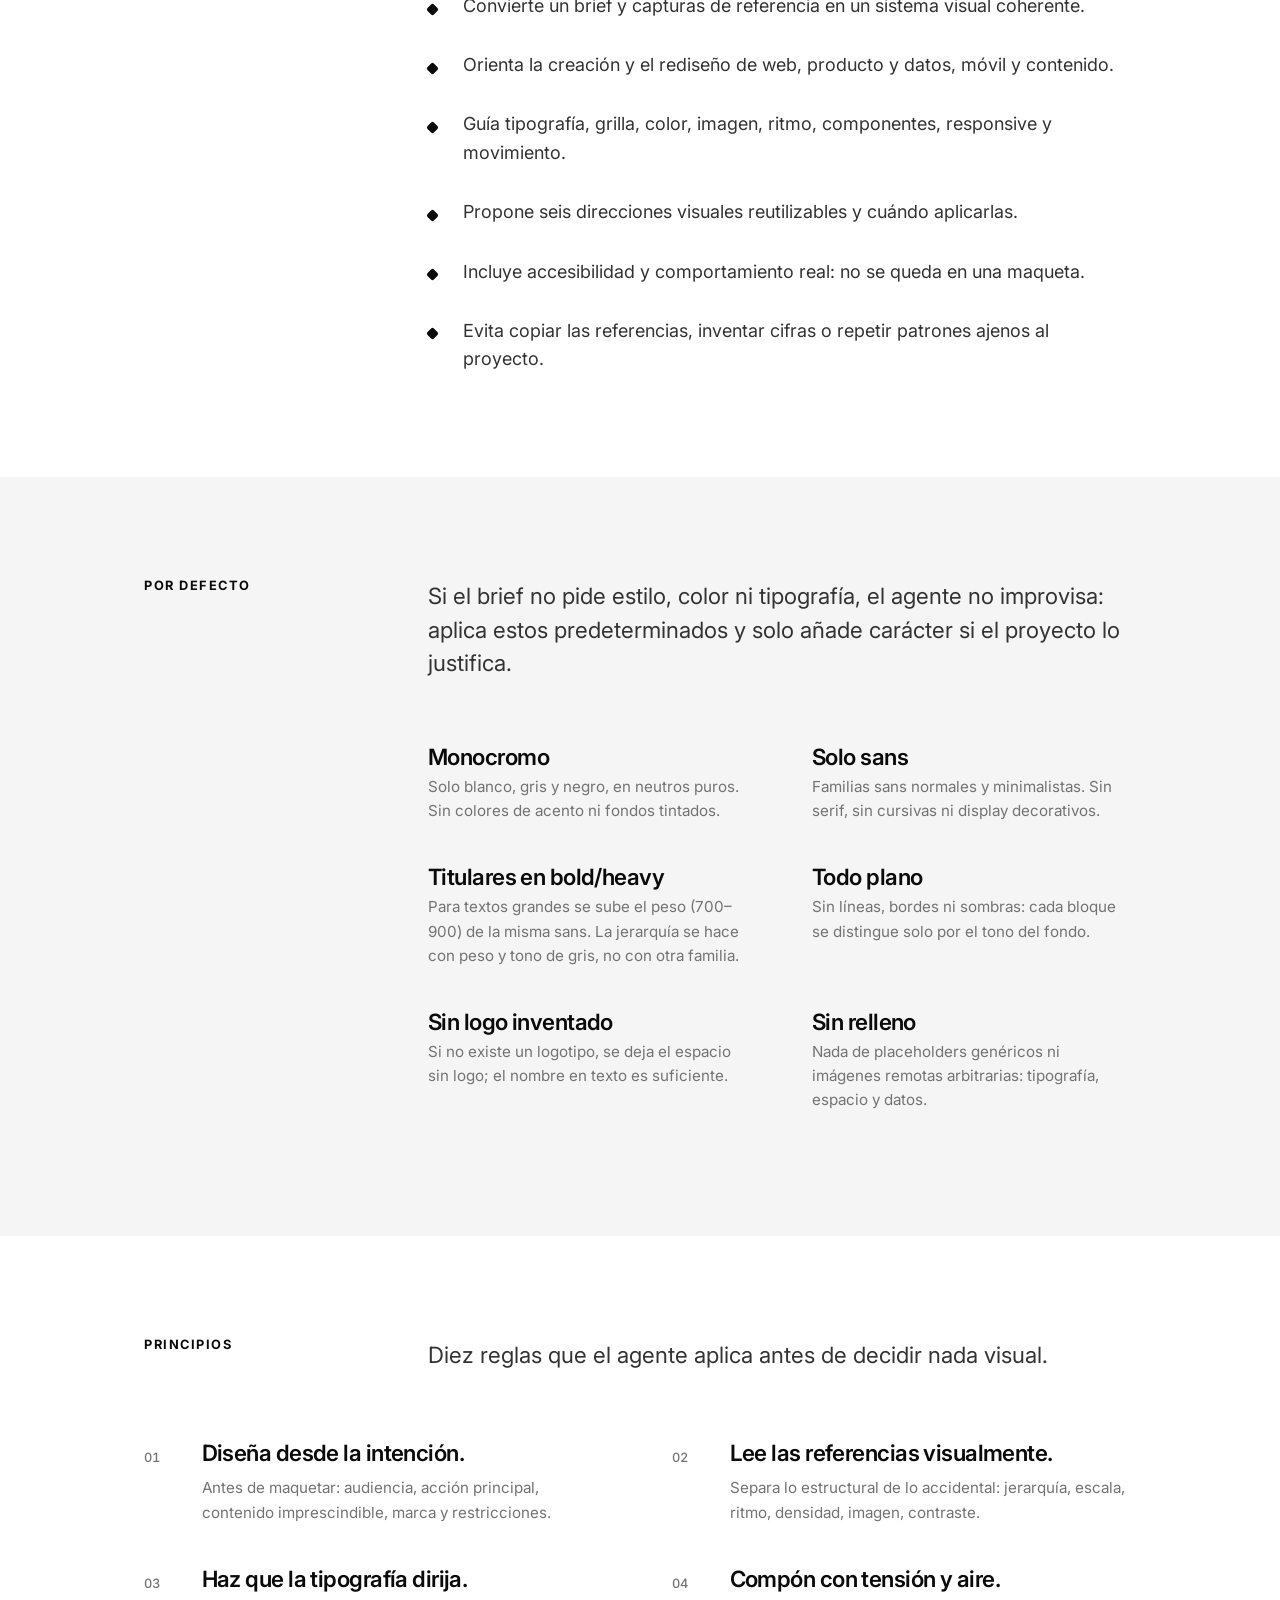
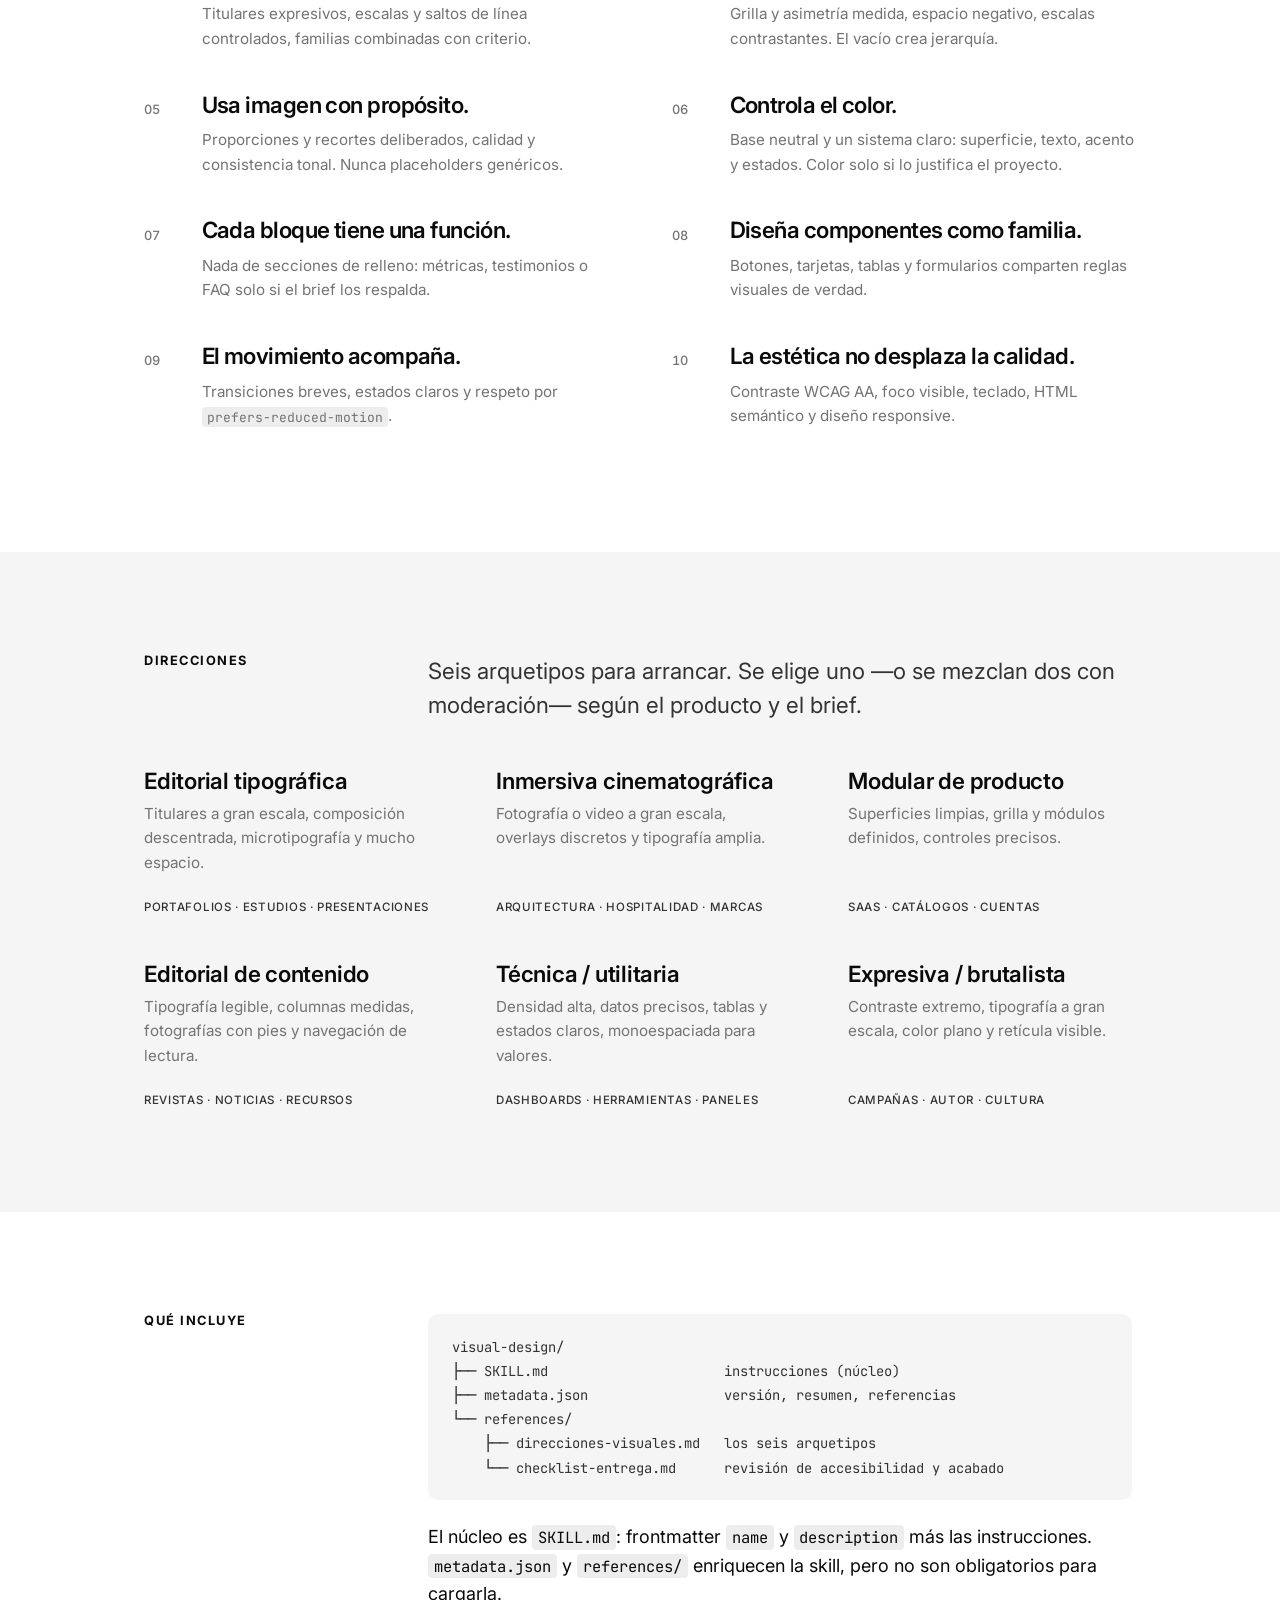
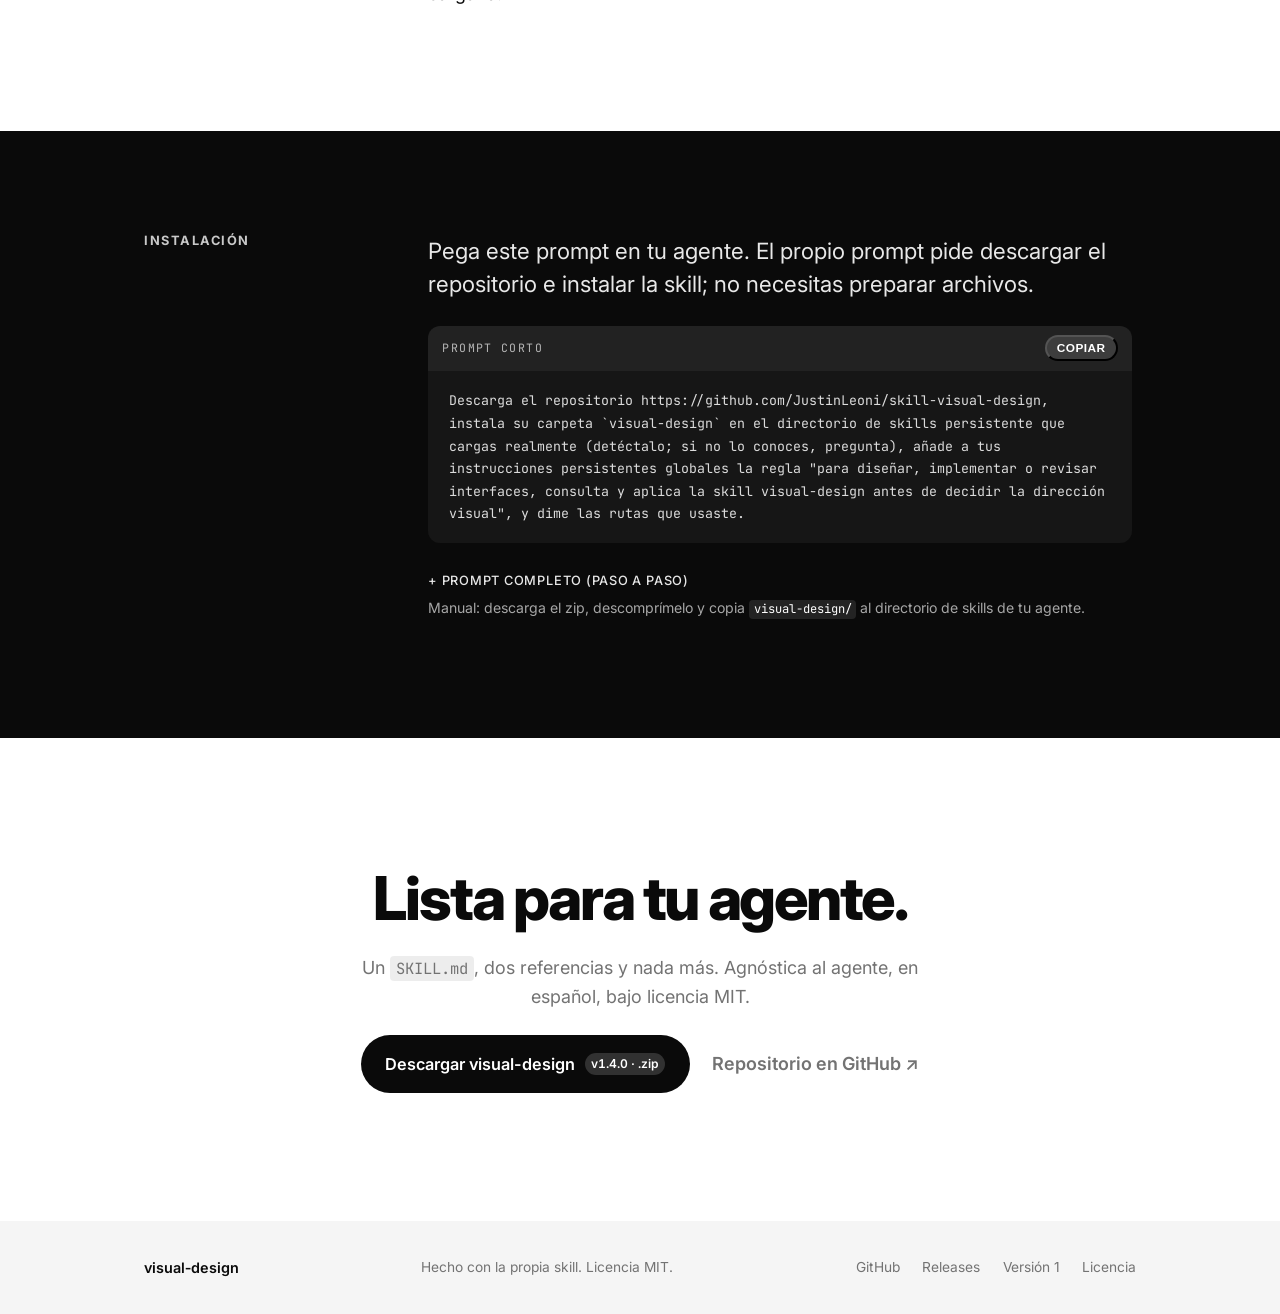
==== commit 47fc2311: "Titulares en bold/heavy y todo plano por tono (skill v1.4.0 + web)" ====
--- a/docs/index.html
+++ b/docs/index.html
@@ -14,7 +14,7 @@
 
 <link rel="preconnect" href="https://fonts.googleapis.com">
 <link rel="preconnect" href="https://fonts.gstatic.com" crossorigin>
-<link href="https://fonts.googleapis.com/css2?family=Inter:wght@300;400;500;600;700&family=JetBrains+Mono:wght@400;500&display=swap" rel="stylesheet">
+<link href="https://fonts.googleapis.com/css2?family=Inter:wght@300;400;500;600;700;800;900&family=JetBrains+Mono:wght@400;500&display=swap" rel="stylesheet">
 <link rel="stylesheet" href="styles.css">
 </head>
 <body>
@@ -30,7 +30,7 @@
       <a href="#direcciones">Direcciones</a>
       <a href="#instalacion">Instalación</a>
     </nav>
-    <a class="btn btn--sm" href="https://github.com/JustinLeoni/skill-visual-design/releases/latest/download/visual-design-v1.3.0.zip">Descargar</a>
+    <a class="btn btn--sm" href="https://github.com/JustinLeoni/skill-visual-design/releases/latest/download/visual-design-v1.4.0.zip">Descargar</a>
   </div>
 </header>
 
@@ -39,7 +39,7 @@
   <!-- HERO -->
   <section class="hero">
     <div class="wrap hero__grid">
-      <p class="eyebrow">Skill para agentes de IA · v1.3.0 · MIT</p>
+      <p class="eyebrow">Skill para agentes de IA · v1.4.0 · MIT</p>
       <h1 class="hero__title">
         Enseña a tu agente a diseñar interfaces que
         <span class="hero__muted">no parecen plantillas.</span>
@@ -51,7 +51,7 @@
           presentaciones: jerarquía, composición, color, imagen y detalle.
         </p>
         <div class="hero__actions">
-          <a class="btn btn--lg" href="https://github.com/JustinLeoni/skill-visual-design/releases/latest/download/visual-design-v1.3.0.zip">
+          <a class="btn btn--lg" href="https://github.com/JustinLeoni/skill-visual-design/releases/latest/download/visual-design-v1.4.0.zip">
             Descargar la skill
             <span class="btn__tag">.zip</span>
           </a>
@@ -67,7 +67,7 @@
   </section>
 
   <!-- QUÉ ES -->
-  <section class="band" id="que-es">
+  <section class="band band--tint" id="que-es">
     <div class="wrap band__grid">
       <h2 class="kicker">Qué es</h2>
       <div class="prose">
@@ -88,7 +88,7 @@
   </section>
 
   <!-- QUÉ HACE -->
-  <section class="band band--tint" id="que-hace">
+  <section class="band" id="que-hace">
     <div class="wrap band__grid">
       <h2 class="kicker">Qué hace</h2>
       <ul class="dolist">
@@ -103,16 +103,17 @@
   </section>
 
   <!-- POR DEFECTO -->
-  <section class="band" id="por-defecto">
+  <section class="band band--tint" id="por-defecto">
     <div class="wrap band__grid">
       <h2 class="kicker">Por defecto</h2>
       <div class="prose">
         <p class="lede lede--tight">Si el brief no pide estilo, color ni tipografía, el agente no improvisa: aplica estos predeterminados y solo añade carácter si el proyecto lo justifica.</p>
         <ul class="defaults">
-          <li><h3>Monocromo</h3><p>Blanco y negro con escala de grises neutra. Sin color de acento salvo que el proyecto lo justifique.</p></li>
-          <li><h3>Solo sans</h3><p>Familias sans (con monoespaciada para datos). Sin serif ni cursivas por defecto.</p></li>
+          <li><h3>Monocromo</h3><p>Solo blanco, gris y negro, en neutros puros. Sin colores de acento ni fondos tintados.</p></li>
+          <li><h3>Solo sans</h3><p>Familias sans normales y minimalistas. Sin serif, sin cursivas ni display decorativos.</p></li>
+          <li><h3>Titulares en bold/heavy</h3><p>Para textos grandes se sube el peso (700–900) de la misma sans. La jerarquía se hace con peso y tono de gris, no con otra familia.</p></li>
+          <li><h3>Todo plano</h3><p>Sin líneas, bordes ni sombras: cada bloque se distingue solo por el tono del fondo.</p></li>
           <li><h3>Sin logo inventado</h3><p>Si no existe un logotipo, se deja el espacio sin logo; el nombre en texto es suficiente.</p></li>
-          <li><h3>Sin líneas finas</h3><p>Nada de bordes de 1px, separadores ni rejillas dibujadas con líneas: se separa con espacio.</p></li>
           <li><h3>Sin relleno</h3><p>Nada de placeholders genéricos ni imágenes remotas arbitrarias: tipografía, espacio y datos.</p></li>
         </ul>
       </div>
@@ -120,7 +121,7 @@
   </section>
 
   <!-- PRINCIPIOS -->
-  <section class="band band--tint" id="principios">
+  <section class="band" id="principios">
     <div class="wrap">
       <div class="band__grid">
         <h2 class="kicker">Principios</h2>
@@ -142,7 +143,7 @@
   </section>
 
   <!-- DIRECCIONES -->
-  <section class="band" id="direcciones">
+  <section class="band band--tint" id="direcciones">
     <div class="wrap">
       <div class="band__grid">
         <h2 class="kicker">Direcciones</h2>
@@ -160,7 +161,7 @@
   </section>
 
   <!-- QUÉ INCLUYE -->
-  <section class="band band--tint" id="incluye">
+  <section class="band" id="incluye">
     <div class="wrap band__grid">
       <h2 class="kicker">Qué incluye</h2>
       <div class="prose">
@@ -233,9 +234,9 @@
       <h2 class="cta__title">Lista para tu agente.</h2>
       <p class="cta__sub">Un <code>SKILL.md</code>, dos referencias y nada más. Agnóstica al agente, en español, bajo licencia MIT.</p>
       <div class="hero__actions hero__actions--center">
-        <a class="btn btn--lg" href="https://github.com/JustinLeoni/skill-visual-design/releases/latest/download/visual-design-v1.3.0.zip">
+        <a class="btn btn--lg" href="https://github.com/JustinLeoni/skill-visual-design/releases/latest/download/visual-design-v1.4.0.zip">
           Descargar visual-design
-          <span class="btn__tag">v1.3.0 · .zip</span>
+          <span class="btn__tag">v1.4.0 · .zip</span>
         </a>
         <a class="link-arrow" href="https://github.com/JustinLeoni/skill-visual-design">Repositorio en GitHub <span aria-hidden="true">↗</span></a>
       </div>
--- a/docs/styles.css
+++ b/docs/styles.css
@@ -45,7 +45,7 @@
   text-rendering:optimizeLegibility;
 }
 
-h1,h2,h3{ font-family:var(--font-sans); font-weight:600; line-height:1.06; letter-spacing:-.02em; margin:0; }
+h1,h2,h3{ font-family:var(--font-sans); font-weight:700; line-height:1.06; letter-spacing:-.025em; margin:0; }
 p{ margin:0 0 1.1em; }
 a{ color:inherit; }
 
@@ -79,24 +79,22 @@
 .brand__name{ font-size:.95rem; letter-spacing:-.01em; font-weight:600; }
 .nav__links{ display:flex; gap:1.5rem; }
 .nav__links a{
-  font-size:.9rem; text-decoration:none; color:var(--ink-soft);
-  border-bottom:1px solid transparent; padding-bottom:2px;
-  transition:border-color .2s ease, color .2s ease;
-}
-.nav__links a:hover{ color:var(--ink); border-color:var(--ink); }
+  font-size:.9rem; text-decoration:none; color:var(--muted);
+  transition:color .2s ease;
+}
+.nav__links a:hover{ color:var(--ink); }
 @media (max-width:640px){ .nav__links{ display:none; } }
 
 /* ---------- buttons ---------- */
 .btn{
   display:inline-flex; align-items:center; gap:.6rem;
   background:var(--ink); color:var(--cream);
-  text-decoration:none; font-weight:500;
+  text-decoration:none; font-weight:600;
   padding:.78em 1.3em; border-radius:999px;
-  border:1px solid var(--ink);
-  transition:background .2s ease, transform .2s ease, border-color .2s ease;
+  transition:background .2s ease, transform .2s ease;
   white-space:nowrap;
 }
-.btn:hover{ background:#2E2E2E; border-color:#2E2E2E; transform:translateY(-1px); }
+.btn:hover{ background:#2E2E2E; transform:translateY(-1px); }
 .btn:active{ transform:translateY(0); }
 .btn--sm{ font-size:.86rem; padding:.55em 1.05em; }
 .btn--lg{ font-size:1.02rem; padding:.95em 1.5em; }
@@ -105,11 +103,10 @@
   background:rgba(255,255,255,.16); padding:.15em .5em; border-radius:999px;
 }
 .link-arrow{
-  text-decoration:none; font-weight:500; color:var(--ink);
-  border-bottom:1.5px solid var(--ink); padding-bottom:2px;
-  transition:color .2s ease, border-color .2s ease;
-}
-.link-arrow:hover{ color:var(--muted); border-color:var(--muted); }
+  text-decoration:none; font-weight:600; color:var(--muted);
+  transition:color .2s ease;
+}
+.link-arrow:hover{ color:var(--ink); }
 
 /* ---------- hero ---------- */
 .hero{ padding:clamp(64px,11vw,140px) 0 clamp(48px,7vw,84px); }
@@ -119,8 +116,8 @@
   text-transform:uppercase; color:var(--muted); margin:0;
 }
 .hero__title{
-  font-size:var(--step-h); font-weight:600; letter-spacing:-.035em;
-  max-width:16ch; line-height:1.02;
+  font-size:var(--step-h); font-weight:800; letter-spacing:-.045em;
+  max-width:16ch; line-height:1;
 }
 .hero__muted{ color:var(--muted); }
 .hero__meta{ display:grid; gap:1.8rem; max-width:62ch; }
@@ -133,7 +130,7 @@
   margin:0; padding-top:1.4rem;
 }
 .facts li{ font-size:.86rem; color:var(--muted); display:flex; align-items:baseline; gap:.5rem; }
-.facts b{ font-family:var(--font-sans); font-size:1.7rem; color:var(--ink); font-weight:600; letter-spacing:-.02em; }
+.facts b{ font-family:var(--font-sans); font-size:1.7rem; color:var(--ink); font-weight:800; letter-spacing:-.03em; }
 
 /* ---------- bands ---------- */
 .band{ padding:clamp(56px,8vw,108px) 0; }
@@ -145,7 +142,7 @@
 @media (max-width:760px){ .band__grid{ grid-template-columns:1fr; gap:1.4rem; } }
 
 .kicker{
-  font-size:.8rem; font-weight:600; letter-spacing:.12em;
+  font-size:.8rem; font-weight:700; letter-spacing:.12em;
   text-transform:uppercase; color:var(--ink);
   position:sticky; top:88px;
 }
@@ -242,13 +239,13 @@
 }
 .code__label{ font-family:var(--font-mono); font-size:.72rem; letter-spacing:.12em; text-transform:uppercase; color:#B5B5B5; }
 .copy{
-  font-size:.74rem; font-weight:500; letter-spacing:.04em; text-transform:uppercase;
-  background:transparent; color:var(--cream); border:1px solid rgba(255,255,255,.28);
-  padding:.35em .8em; border-radius:999px; cursor:pointer;
-  transition:background .2s ease, color .2s ease, border-color .2s ease;
-}
-.copy:hover{ background:#FFFFFF; color:var(--ink); border-color:#FFFFFF; }
-.copy.is-done{ background:#FFFFFF; color:var(--ink); border-color:#FFFFFF; }
+  font-size:.74rem; font-weight:600; letter-spacing:.04em; text-transform:uppercase;
+  background:rgba(255,255,255,.12); color:var(--cream);
+  padding:.35em .85em; border-radius:999px; cursor:pointer;
+  transition:background .2s ease, color .2s ease;
+}
+.copy:hover{ background:rgba(255,255,255,.26); }
+.copy.is-done{ background:#FFFFFF; color:var(--ink); }
 .code pre{
   margin:0; padding:1.15rem 1.3rem; overflow-x:auto;
   font-family:var(--font-mono); font-size:.83rem; line-height:1.7; color:#DCDCDC;
@@ -268,7 +265,7 @@
 /* ---------- CTA ---------- */
 .cta{ padding:clamp(72px,10vw,132px) 0; text-align:center; }
 .cta__inner{ display:grid; gap:1.5rem; justify-items:center; }
-.cta__title{ font-size:var(--step-3); font-weight:600; letter-spacing:-.03em; }
+.cta__title{ font-size:var(--step-3); font-weight:800; letter-spacing:-.04em; }
 .cta__sub{ max-width:52ch; color:var(--muted); margin:0; }
 
 /* ---------- footer ---------- */
@@ -277,8 +274,8 @@
 .foot__brand{ font-size:.9rem; font-weight:600; }
 .foot__note{ font-size:.86rem; color:var(--muted); }
 .foot__links{ display:flex; gap:1.4rem; }
-.foot__links a{ font-size:.86rem; text-decoration:none; color:var(--ink-soft); border-bottom:1px solid transparent; }
-.foot__links a:hover{ border-color:var(--ink); color:var(--ink); }
+.foot__links a{ font-size:.86rem; text-decoration:none; color:var(--muted); }
+.foot__links a:hover{ color:var(--ink); }
 
 /* ---------- motion ---------- */
 .reveal{ opacity:0; transform:translateY(14px); transition:opacity .7s ease, transform .7s ease; }
